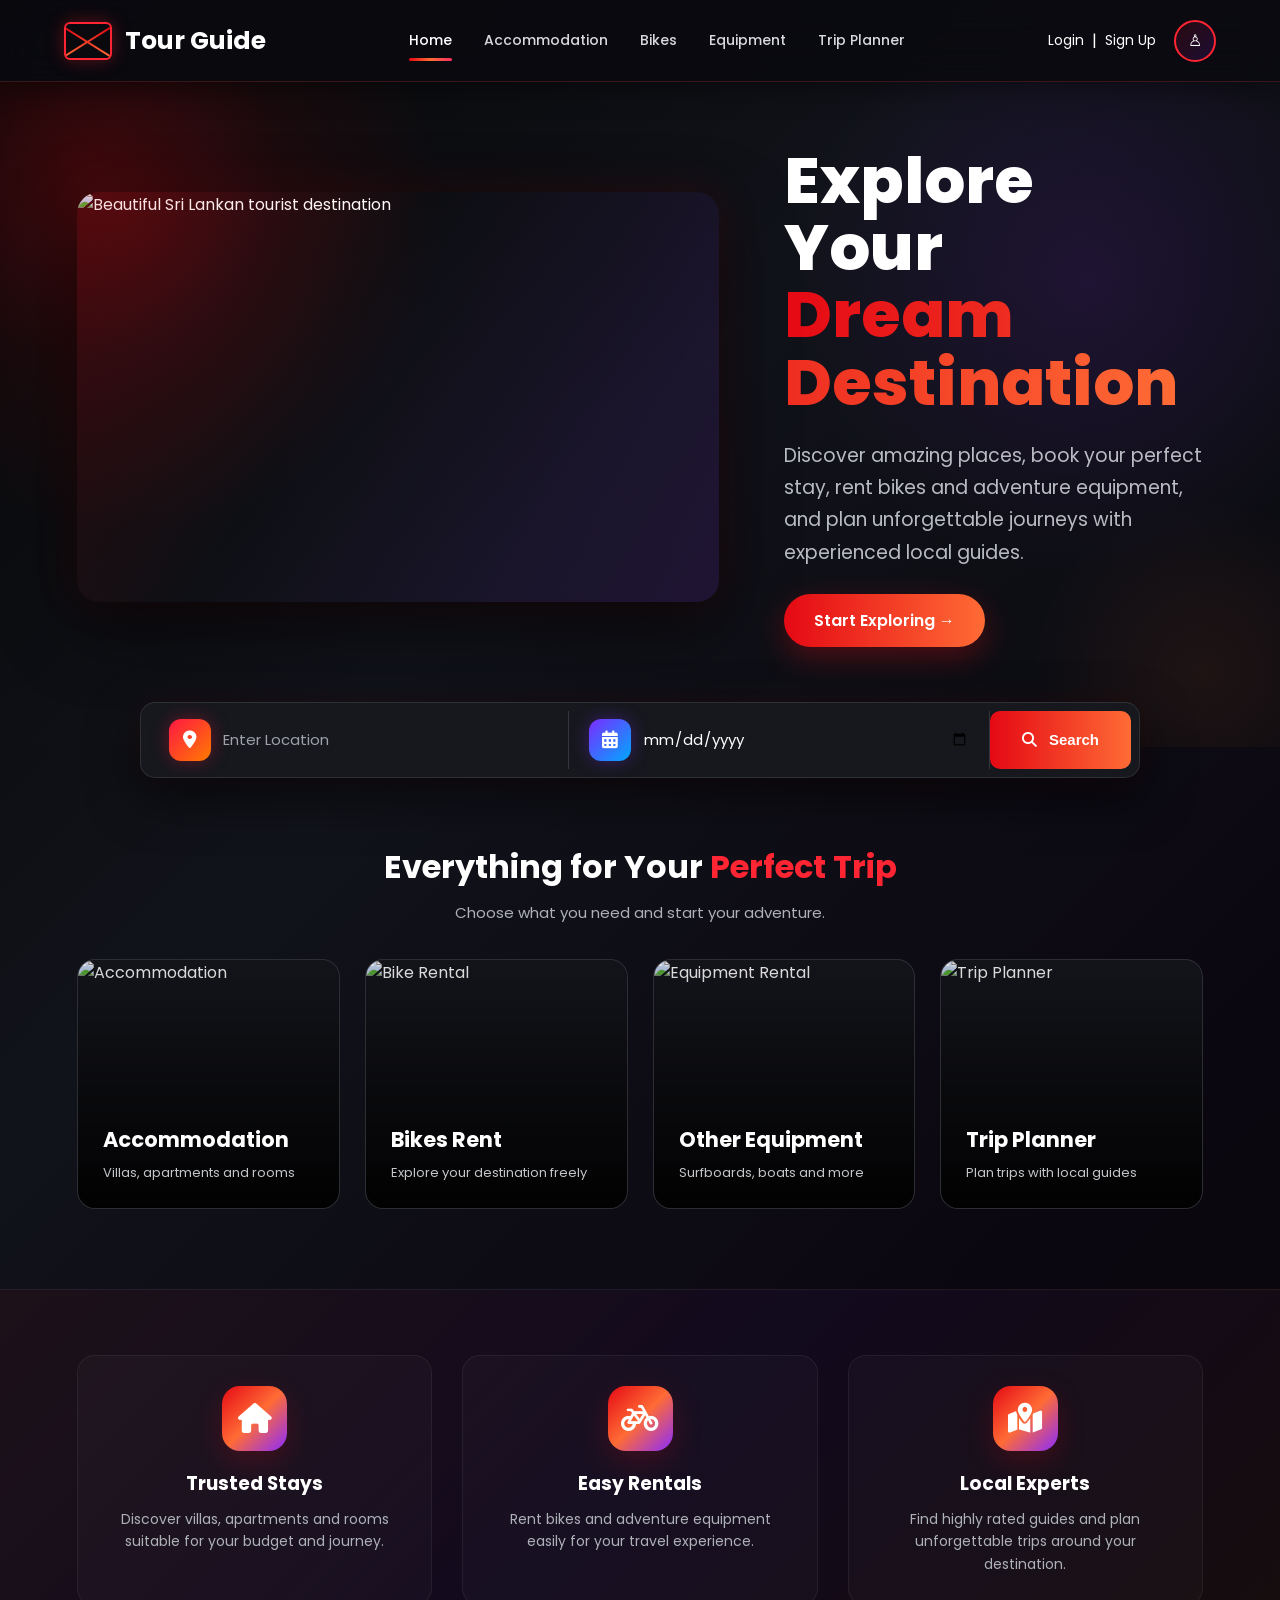
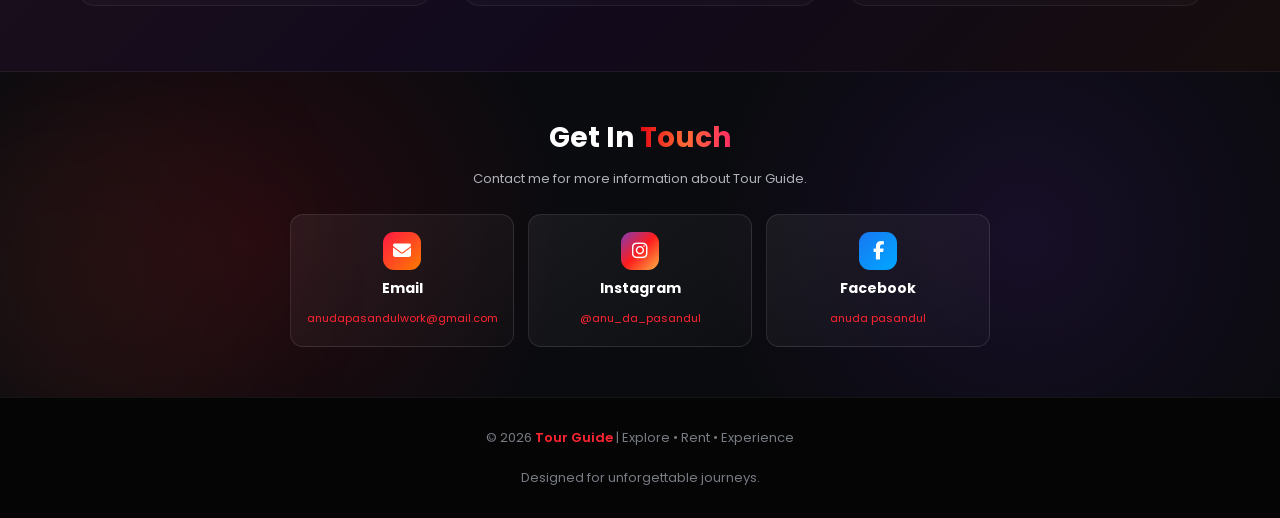
==== home.html.html @ e40e7672 "home page this is the website main home page" ====
<!DOCTYPE html>
<html lang="en">

<head>

    <meta charset="UTF-8">

    <meta name="viewport" content="width=device-width, initial-scale=1.0">

    <title>Tour Guide | Explore Your Dream Destination</title>

    <link
    rel="stylesheet"
    href="https://cdnjs.cloudflare.com/ajax/libs/font-awesome/6.5.2/css/all.min.css">
    
    <style>

        /* =========================================
           GOOGLE FONT
        ========================================= */

        @import url('https://fonts.googleapis.com/css2?family=Poppins:wght@300;400;500;600;700;800&display=swap');


        /* =========================================
           RESET
        ========================================= */

        * {
            margin: 0;
            padding: 0;
            box-sizing: border-box;
        }


        html {
            scroll-behavior: smooth;
        }


        body {

            font-family: 'Poppins', Arial, sans-serif;

            background:
                linear-gradient(
                    135deg,
                    #070707,
                    #11131a,
                    #0b0710,
                    #080808
                );

            color: white;

            overflow-x: hidden;

        }


        /* =========================================
           COLOR VARIABLES
        ========================================= */

        :root {

            --red: #e50914;
            --bright-red: #ff2532;
            --dark-red: #990810;

            --orange: #ff6b35;
            --pink: #ff2e63;
            --purple: #8b2cff;

            --black: #070707;
            --dark: #101116;
            --card: #15161d;

            --white: #ffffff;
            --gray: #aeb1b8;

        }


        /* =========================================
           SCROLLBAR
        ========================================= */

        ::-webkit-scrollbar {
            width: 10px;
        }


        ::-webkit-scrollbar-track {
            background: #090909;
        }


        ::-webkit-scrollbar-thumb {

            background:
                linear-gradient(
                    var(--red),
                    var(--orange)
                );

            border-radius: 10px;

        }


        /* =========================================
           HEADER
        ========================================= */

        header {

            height: 82px;

            display: flex;

            align-items: center;

            justify-content: space-between;

            padding: 0 5%;

            position: sticky;

            top: 0;

            z-index: 1000;

            background:
                rgba(10, 10, 15, 0.88);

            backdrop-filter:
                blur(18px);

            border-bottom:
                1px solid
                rgba(255, 70, 70, 0.2);

            box-shadow:
                0 5px 30px
                rgba(0, 0, 0, 0.45);

        }


        /* =========================================
           LOGO
        ========================================= */

        .logo {

            display: flex;

            align-items: center;

            gap: 13px;

            font-size: 25px;

            font-weight: 700;

            cursor: pointer;

            transition: 0.4s;

        }


        .logo:hover {

            transform:
                scale(1.04);

        }


        .logo-icon {

            width: 48px;

            height: 38px;

            border: 2px solid var(--bright-red);

            border-radius: 6px;

            position: relative;

            overflow: hidden;

            box-shadow:
                0 0 18px
                rgba(255, 37, 50, 0.35);

        }


        .logo-icon::before {

            content: "";

            position: absolute;

            width: 120%;

            height: 2px;

            background:
                linear-gradient(
                    90deg,
                    var(--red),
                    var(--orange)
                );

            top: 17px;

            left: -5px;

            transform:
                rotate(32deg);

        }


        .logo-icon::after {

            content: "";

            position: absolute;

            width: 120%;

            height: 2px;

            background:
                linear-gradient(
                    90deg,
                    var(--orange),
                    var(--red)
                );

            top: 17px;

            left: -5px;

            transform:
                rotate(-32deg);

        }


        /* =========================================
           NAVIGATION
        ========================================= */

        nav {

            display: flex;

            gap: 32px;

        }


        nav a {

            color: #d9d9dd;

            text-decoration: none;

            font-size: 14px;

            font-weight: 500;

            position: relative;

            transition: 0.3s;

        }


        nav a:hover {

            color: white;

        }


        nav a::after {

            content: "";

            position: absolute;

            width: 0;

            height: 3px;

            left: 0;

            bottom: -10px;

            border-radius: 10px;

            background:
                linear-gradient(
                    90deg,
                    var(--red),
                    var(--orange),
                    var(--pink)
                );

            transition: 0.4s;

        }


        nav a:hover::after,
        nav a.active::after {

            width: 100%;

        }


        nav a.active {

            color: white;

        }


        /* =========================================
           LOGIN
        ========================================= */

        .login-area {

            display: flex;

            align-items: center;

            gap: 8px;

        }


        .login-area a {

            color: white;

            text-decoration: none;

            font-size: 14px;

            transition: 0.3s;

        }


        .login-area a:hover {

            color: var(--bright-red);

        }


        .profile {

            width: 42px;

            height: 42px;

            margin-left: 10px;

            display: flex;

            justify-content: center;

            align-items: center;

            border-radius: 50%;

            border: 2px solid var(--bright-red);

            cursor: pointer;

            transition: 0.4s;

            background:
                linear-gradient(
                    135deg,
                    rgba(229,9,20,0.15),
                    rgba(139,44,255,0.15)
                );

        }


        .profile:hover {

            transform:
                rotate(360deg);

            background:
                linear-gradient(
                    135deg,
                    var(--red),
                    var(--orange)
                );

            box-shadow:
                0 0 25px
                rgba(229,9,20,0.5);

        }


        /* =========================================
           HERO
        ========================================= */

        .hero {

            min-height: 600px;

            padding:
                65px 6% 100px;

            display: flex;

            align-items: center;

            gap: 65px;

            position: relative;

            overflow: hidden;

            background:

                radial-gradient(
                    circle at 10% 20%,
                    rgba(229,9,20,0.16),
                    transparent 25%
                ),

                radial-gradient(
                    circle at 85% 30%,
                    rgba(139,44,255,0.12),
                    transparent 25%
                ),

                linear-gradient(
                    135deg,
                    #070707,
                    #11131a,
                    #0b0b10
                );

        }


        /* Floating Background Circles */

        .hero::before {

            content: "";

            position: absolute;

            width: 380px;

            height: 380px;

            border-radius: 50%;

            background:
                radial-gradient(
                    circle,
                    rgba(229,9,20,0.12),
                    transparent 70%
                );

            top: -100px;

            left: -100px;

            animation:
                floatGlow 8s ease-in-out infinite;

        }


        .hero::after {

            content: "";

            position: absolute;

            width: 350px;

            height: 350px;

            border-radius: 50%;

            background:
                radial-gradient(
                    circle,
                    rgba(255,107,53,0.08),
                    transparent 70%
                );

            right: -100px;

            bottom: -100px;

            animation:
                floatGlow 10s ease-in-out infinite reverse;

        }


        /* =========================================
           HERO IMAGE
        ========================================= */

        .hero-image {

            width: 57%;

            height: 410px;

            position: relative;

            z-index: 2;

            border-radius: 22px;

            overflow: hidden;

            animation:
                slideFromLeft 1s ease;

            box-shadow:

                0 25px 70px
                rgba(0,0,0,0.65),

                0 0 45px
                rgba(229,9,20,0.12);

        }


        .hero-image::before {

            content: "";

            position: absolute;

            inset: 0;

            z-index: 1;

            background:

                linear-gradient(
                    120deg,
                    rgba(229,9,20,0.15),
                    transparent 40%,
                    rgba(139,44,255,0.12)
                );

        }


        .hero-image img {

            width: 100%;

            height: 100%;

            object-fit: cover;

            display: block;

            transition: 1s;

            animation:
                imageZoom 12s ease-in-out infinite alternate;

        }


        .hero-image:hover img {

            transform:
                scale(1.1);

        }


        /* =========================================
           HERO TEXT
        ========================================= */

        .hero-text {

            flex: 1;

            z-index: 2;

            animation:
                slideFromRight 1s ease;

        }


        .hero-text h1 {

            font-size:
                clamp(43px, 5vw, 68px);

            line-height: 1.05;

            margin-bottom: 24px;

            font-weight: 800;

        }


        .hero-text h1 span {

            background:

                linear-gradient(
                    90deg,
                    var(--red),
                    var(--orange),
                    var(--pink),
                    var(--purple)
                );

            background-size: 300%;

            -webkit-background-clip: text;

            -webkit-text-fill-color: transparent;

            animation:
                gradientMove 6s linear infinite;

        }


        .hero-text p {

            font-size: 19px;

            line-height: 1.7;

            color: #b8bbc2;

            max-width: 480px;

            margin-bottom: 25px;

        }


        .explore-btn {

            display: inline-block;

            padding: 14px 30px;

            border-radius: 30px;

            border: none;

            color: white;

            text-decoration: none;

            font-weight: 600;

            cursor: pointer;

            background:

                linear-gradient(
                    90deg,
                    var(--red),
                    var(--orange),
                    var(--pink)
                );

            background-size: 200%;

            animation:
                gradientMove 4s linear infinite;

            box-shadow:
                0 10px 30px
                rgba(229,9,20,0.3);

            transition: 0.4s;

        }


        .explore-btn:hover {

            transform:
                translateY(-4px) scale(1.04);

            box-shadow:
                0 15px 40px
                rgba(229,9,20,0.5);

        }


        /* =========================================
           SEARCH AREA
        ========================================= */

        .search-wrapper {

            width: 88%;

            max-width: 1000px;

            margin:
                -45px auto 55px;

            position: relative;

            z-index: 10;

            animation:
                fadeUp 1.2s ease;

        }


        .search-box {

            display: flex;

            align-items: center;

            background:
                rgba(23,25,31,0.96);

            backdrop-filter:
                blur(15px);

            border:
                1px solid
                rgba(255,255,255,0.1);

            border-radius: 15px;

            padding: 8px;

            box-shadow:

                0 18px 50px
                rgba(0,0,0,0.6),

                0 0 30px
                rgba(229,9,20,0.08);

        }


        .search-item {

            flex: 1;

            display: flex;

            align-items: center;

            gap: 12px;

            height: 58px;

            padding: 0 20px;

            border-right:
                1px solid #34363d;

        }


        .search-icon {

            font-size: 20px;

        }


        .search-item input {

            width: 100%;

            background: transparent;

            border: none;

            outline: none;

            color: white;

            font-family: inherit;

            font-size: 15px;

        }


        .search-item input::placeholder {

            color: #9ea1a8;

        }


        .search-button {

            height: 58px;

            padding: 0 32px;

            border: none;

            border-radius: 10px;

            color: white;

            font-size: 15px;

            font-weight: 600;

            cursor: pointer;

            background:

                linear-gradient(
                    90deg,
                    var(--red),
                    var(--orange),
                    var(--pink)
                );

            background-size: 200%;

            transition: 0.3s;

            animation:
                gradientMove 4s linear infinite;

        }


        .search-button:hover {

            transform:
                scale(1.04);

            box-shadow:
                0 0 25px
                rgba(229,9,20,0.45);

        }


        /* =========================================
           SERVICES
        ========================================= */

        .services {

            padding:
                10px 6% 80px;

        }


        .section-heading {

            text-align: center;

            margin-bottom: 35px;

            animation:
                fadeUp 1s ease;

        }


        .section-heading h2 {

            font-size: 32px;

            margin-bottom: 10px;

        }


        .section-heading h2 span {

            color: var(--bright-red);

        }


        .section-heading p {

            color: var(--gray);

            font-size: 15px;

        }


        .service-grid {

            display: grid;

            grid-template-columns:
                repeat(4, 1fr);

            gap: 25px;

        }


        .service-card {

            height: 250px;

            position: relative;

            overflow: hidden;

            border-radius: 18px;

            cursor: pointer;

            border:
                1px solid
                rgba(255,255,255,0.1);

            background:
                var(--card);

            transition:
                0.5s;

            animation:
                fadeUp 1s ease;

        }


        .service-card:nth-child(2) {
            animation-delay: 0.15s;
        }

        .service-card:nth-child(3) {
            animation-delay: 0.3s;
        }

        .service-card:nth-child(4) {
            animation-delay: 0.45s;
        }


        .service-card:hover {

            transform:
                translateY(-12px) scale(1.02);

            border-color:
                rgba(255,50,60,0.6);

            box-shadow:

                0 25px 45px
                rgba(0,0,0,0.6),

                0 0 35px
                rgba(229,9,20,0.15);

        }


        .service-card img {

            width: 100%;

            height: 100%;

            object-fit: cover;

            transition: 0.7s;

        }


        .service-card:hover img {

            transform:
                scale(1.15);

        }


        .service-card::after {

            content: "";

            position: absolute;

            inset: 0;

            background:

                linear-gradient(
                    to top,
                    rgba(0,0,0,0.95),
                    rgba(0,0,0,0.1)
                );

        }


        .service-content {

            position: absolute;

            left: 0;

            bottom: 0;

            width: 100%;

            padding: 25px;

            z-index: 2;

        }


        .service-content h2 {

            font-size: 21px;

            margin-bottom: 8px;

        }


        .service-content p {

            font-size: 13px;

            color: #c4c6ca;

        }


        .service-arrow {

            position: absolute;

            top: 18px;

            right: 18px;

            z-index: 3;

            width: 40px;

            height: 40px;

            display: flex;

            align-items: center;

            justify-content: center;

            border-radius: 50%;

            background:

                linear-gradient(
                    135deg,
                    var(--red),
                    var(--orange)
                );

            opacity: 0;

            transform:
                translateX(-15px);

            transition: 0.4s;

            font-size: 20px;

        }


        .service-card:hover .service-arrow {

            opacity: 1;

            transform:
                translateX(0);

        }


        /* =========================================
           FEATURES
        ========================================= */

        .features {

            padding:
                65px 6%;

            background:

                linear-gradient(
                    135deg,
                    rgba(229,9,20,0.06),
                    rgba(139,44,255,0.05),
                    rgba(255,107,53,0.05)
                );

            border-top:
                1px solid rgba(255,255,255,0.06);

            border-bottom:
                1px solid rgba(255,255,255,0.06);

        }


        .feature-grid {

            display: grid;

            grid-template-columns:
                repeat(3, 1fr);

            gap: 30px;

        }


        .feature {

            text-align: center;

            padding: 30px;

            border-radius: 18px;

            background:
                rgba(255,255,255,0.025);

            border:
                1px solid rgba(255,255,255,0.06);

            transition: 0.4s;

        }


        .feature:hover {

            transform:
                translateY(-8px);

            background:
                rgba(229,9,20,0.07);

        }


        .feature-icon {

            width: 65px;

            height: 65px;

            margin:
                0 auto 18px;

            border-radius: 18px;

            display: flex;

            align-items: center;

            justify-content: center;

            font-size: 30px;

            background:

                linear-gradient(
                    135deg,
                    var(--red),
                    var(--orange),
                    var(--purple)
                );

            box-shadow:
                0 10px 30px
                rgba(229,9,20,0.2);

        }


        .feature h3 {

            margin-bottom: 10px;

        }


        .feature p {

            color: var(--gray);

            font-size: 14px;

            line-height: 1.6;

        }


        /* =========================================
           CONTACT SECTION
        ========================================= */

        .contact-section {

            padding:
                80px 6%;

            position: relative;

            overflow: hidden;

            background:

                radial-gradient(
                    circle at 20% 50%,
                    rgba(229,9,20,0.12),
                    transparent 30%
                ),

                radial-gradient(
                    circle at 80% 50%,
                    rgba(139,44,255,0.1),
                    transparent 30%
                ),

                #0a0b0f;

        }


        .contact-section::before {

            content: "";

            position: absolute;

            width: 350px;

            height: 350px;

            border-radius: 50%;

            background:
                rgba(255,107,53,0.06);

            filter:
                blur(70px);

            left: -100px;

            top: 30px;

        }


        .contact-title {

            text-align: center;

            position: relative;

            z-index: 2;

            margin-bottom: 40px;

        }


        .contact-title h2 {

            font-size: 34px;

            margin-bottom: 10px;

        }


        .contact-title span {

            background:

                linear-gradient(
                    90deg,
                    var(--red),
                    var(--orange),
                    var(--pink)
                );

            -webkit-background-clip: text;

            -webkit-text-fill-color: transparent;

        }


        .contact-title p {

            color: var(--gray);

        }


        .contact-grid {

            max-width: 950px;

            margin: auto;

            display: grid;

            grid-template-columns:
                repeat(3, 1fr);

            gap: 25px;

            position: relative;

            z-index: 2;

        }


        .contact-card {

            padding: 30px 20px;

            text-align: center;

            border-radius: 20px;

            background:

                linear-gradient(
                    145deg,
                    rgba(255,255,255,0.06),
                    rgba(255,255,255,0.02)
                );

            border:
                1px solid rgba(255,255,255,0.1);

            transition: 0.4s;

        }


        .contact-card:hover {

            transform:
                translateY(-10px);

            border-color:
                rgba(255,45,55,0.6);

            box-shadow:
                0 20px 40px
                rgba(0,0,0,0.4);

        }


        .contact-card .contact-icon {

            font-size: 36px;

            margin-bottom: 15px;

        }


        .contact-card h3 {

            margin-bottom: 10px;

        }


        .contact-card a {

            color: var(--bright-red);

            text-decoration: none;

            font-size: 14px;

            word-break: break-word;

            transition: 0.3s;

        }


        .contact-card a:hover {

            color: var(--orange);

        }


        /* =========================================
           FOOTER
        ========================================= */

        footer {

            padding: 30px;

            text-align: center;

            color: #777b83;

            background: #050505;

            border-top:
                1px solid rgba(255,255,255,0.06);

            font-size: 13px;

        }


        footer span {

            color: var(--bright-red);

            font-weight: 600;

        }


        /* =========================================
           ANIMATIONS
        ========================================= */

        @keyframes gradientMove {

            0% {
                background-position: 0% 50%;
            }

            100% {
                background-position: 200% 50%;
            }

        }


        @keyframes slideFromLeft {

            from {

                opacity: 0;

                transform:
                    translateX(-70px);

            }

            to {

                opacity: 1;

                transform:
                    translateX(0);

            }

        }


        @keyframes slideFromRight {

            from {

                opacity: 0;

                transform:
                    translateX(70px);

            }

            to {

                opacity: 1;

                transform:
                    translateX(0);

            }

        }


        @keyframes fadeUp {

            from {

                opacity: 0;

                transform:
                    translateY(40px);

            }

            to {

                opacity: 1;

                transform:
                    translateY(0);

            }

        }


        @keyframes imageZoom {

            from {
                transform: scale(1);
            }

            to {
                transform: scale(1.08);
            }

        }


        @keyframes floatGlow {

            0%,
            100% {

                transform:
                    translate(0, 0);

            }

            50% {

                transform:
                    translate(40px, 30px);

            }

        }


        /* =========================================
           TABLET
        ========================================= */

        @media (max-width: 1050px) {

            nav {
                gap: 18px;
            }


            .hero {

                gap: 35px;

            }


            .hero-image {

                width: 54%;

            }


            .service-grid {

                grid-template-columns:
                    repeat(2, 1fr);

            }


            .contact-grid {

                grid-template-columns:
                    repeat(3, 1fr);

            }

        }


        /* =========================================
           MOBILE
        ========================================= */

        @media (max-width: 800px) {

            header {

                height: auto;

                padding:
                    15px 5%;

                flex-wrap: wrap;

                gap: 15px;

            }


            nav {

                width: 100%;

                order: 3;

                justify-content: center;

                flex-wrap: wrap;

            }


            .hero {

                flex-direction: column;

                min-height: auto;

                padding:
                    45px 6% 75px;

            }


            .hero-image {

                width: 100%;

                height: 360px;

            }


            .hero-text {

                text-align: center;

            }


            .hero-text p {

                margin:
                    0 auto 25px;

            }


            .search-wrapper {

                margin:
                    -25px auto 50px;

            }


            .feature-grid {

                grid-template-columns:
                    1fr;

            }


            .contact-grid {

                grid-template-columns:
                    1fr;

            }

        }


        @media (max-width: 600px) {

            .logo {

                font-size: 20px;

            }


            .login-area {

                display: none;

            }


            .hero-image {

                height: 260px;

            }


            .hero-text h1 {

                font-size: 40px;

            }


            .hero-text p {

                font-size: 16px;

            }


            .search-box {

                flex-direction: column;

                padding: 8px;

            }


            .search-item {

                width: 100%;

                border-right: none;

                border-bottom:
                    1px solid #30333a;

            }


            .search-button {

                width: 100%;

            }


            .service-grid {

                grid-template-columns:
                    1fr;

            }


            .service-card {

                height: 240px;

            }

        }


/* =========================================
   ENHANCED COLORFUL ICONS
========================================= */

.service-card {
    position: relative;
    overflow: hidden;
}

.service-overlay {
    position: absolute;
    inset: 0;
    z-index: 1;
    background: linear-gradient(
        to top,
        rgba(0,0,0,0.95) 5%,
        rgba(0,0,0,0.45) 52%,
        rgba(0,0,0,0.08)
    );
    transition: 0.5s;
}

.service-card:hover .service-overlay {
    background: linear-gradient(
        to top,
        rgba(0,0,0,0.97),
        rgba(100,0,30,0.38),
        rgba(0,0,0,0.08)
    );
}

.animated-icon {
    position: absolute;
    top: 22px;
    left: 22px;
    width: 62px;
    height: 62px;
    border-radius: 19px;
    display: flex;
    align-items: center;
    justify-content: center;
    z-index: 5;
    font-size: 27px;
    color: #fff;
    backdrop-filter: blur(10px);
    border: 1px solid rgba(255,255,255,0.35);
    box-shadow: 0 10px 30px rgba(0,0,0,0.42);
    animation: floatingIcon 3s ease-in-out infinite;
    transition: 0.4s;
}

.accommodation-card .animated-icon {
    background: linear-gradient(135deg,#ff7b00,#ff1744,#ff006e);
    box-shadow: 0 0 30px rgba(255,23,68,0.45);
}

.bike-card .animated-icon {
    background: linear-gradient(135deg,#00c6ff,#0072ff,#6a00ff);
    box-shadow: 0 0 30px rgba(0,114,255,0.45);
}

.equipment-card .animated-icon {
    background: linear-gradient(135deg,#00e676,#00bcd4,#0077ff);
    box-shadow: 0 0 30px rgba(0,230,118,0.4);
}

.planner-card .animated-icon {
    background: linear-gradient(135deg,#ffb300,#ff5722,#e91e63);
    box-shadow: 0 0 30px rgba(255,87,34,0.45);
}

@keyframes floatingIcon {
    0%,100% { transform: translateY(0) rotate(0deg); }
    50% { transform: translateY(-8px) rotate(3deg); }
}

.service-card:hover .animated-icon {
    transform: scale(1.15) rotate(-8deg);
    border-radius: 50%;
}

.service-content {
    z-index: 6;
    transition: 0.4s;
}

.service-card:hover .service-content {
    transform: translateY(-5px);
}

.service-arrow {
    z-index: 7;
}

.service-arrow i {
    transition: 0.4s;
}

.service-card:hover .service-arrow i {
    transform: rotate(360deg);
}

/* Search icons */
.search-icon {
    width: 42px;
    height: 42px;
    min-width: 42px;
    border-radius: 12px;
    display: flex;
    align-items: center;
    justify-content: center;
    color: white;
    font-size: 18px;
    transition: 0.4s;
}

.location-icon {
    background: linear-gradient(135deg,#ff1744,#ff7b00);
    box-shadow: 0 0 18px rgba(255,23,68,0.35);
    animation: locationPulse 2s infinite;
}

.calendar-icon {
    background: linear-gradient(135deg,#7b2cff,#00a8ff);
    box-shadow: 0 0 18px rgba(123,44,255,0.35);
}

@keyframes locationPulse {
    0%,100% {
        transform: scale(1);
        box-shadow: 0 0 0 rgba(255,23,68,0);
    }
    50% {
        transform: scale(1.08);
        box-shadow: 0 0 25px rgba(255,23,68,0.55);
    }
}

.search-button i {
    margin-right: 8px;
    transition: 0.3s;
}

.search-button:hover i {
    transform: rotate(-15deg) scale(1.2);
}

/* Feature icon animation */
.feature-icon i {
    transition: 0.4s;
}

.feature:hover .feature-icon i {
    transform: scale(1.15) rotate(-8deg);
}

/* Compact contact section */
.contact-section {
    padding: 45px 6% 50px;
}

.contact-title {
    margin-bottom: 25px;
}

.contact-title h2 {
    font-size: 28px;
}

.contact-title p {
    font-size: 13px;
}

.contact-grid {
    max-width: 700px;
    gap: 14px;
}

.contact-card {
    min-height: 110px;
    padding: 17px 14px;
    border-radius: 13px;
}

.contact-card .contact-icon {
    width: 38px;
    height: 38px;
    margin: 0 auto 8px;
    border-radius: 11px;
    display: flex;
    align-items: center;
    justify-content: center;
    font-size: 18px;
    color: white;
    transition: 0.4s;
}

.email-contact-icon {
    background: linear-gradient(135deg,#ff1744,#ff7b00);
    animation: contactFloat 3s infinite ease-in-out;
}

.instagram-contact-icon {
    background: linear-gradient(135deg,#833ab4,#fd1d1d,#fcb045);
    animation: contactFloat 3s infinite ease-in-out 0.4s;
}

.facebook-contact-icon {
    background: linear-gradient(135deg,#1877f2,#00a8ff);
    animation: contactFloat 3s infinite ease-in-out 0.8s;
}

.contact-card:hover .contact-icon {
    transform: translateY(-4px) scale(1.1) rotate(-5deg);
}

@keyframes contactFloat {
    0%,100% { transform: translateY(0); }
    50% { transform: translateY(-4px); }
}

.contact-card h3 {
    font-size: 14px;
    margin-bottom: 5px;
}

.contact-card a {
    font-size: 11px;
}

/* Mobile */
@media (max-width: 800px) {
    .contact-grid {
        max-width: 500px;
    }
}

@media (max-width: 600px) {
    .animated-icon {
        width: 56px;
        height: 56px;
        font-size: 24px;
    }

    .contact-section {
        padding: 40px 6% 45px;
    }
}

    </style>

</head>


<body>


    <!-- =========================================
         HEADER
    ========================================== -->

    <header>


        <div
            class="logo"
            onclick="window.location.href='index.html'"
        >

            <div class="logo-icon"></div>

            <span>
                Tour Guide
            </span>

        </div>


        <nav>

            <a
                href="index.html"
                class="active"
            >
                Home
            </a>

            <a href="accommodation.html">
                Accommodation
            </a>

            <a href="bikes.html">
                Bikes
            </a>

            <a href="equipment.html">
                Equipment
            </a>

            <a href="trip-planner.html">
                Trip Planner
            </a>

        </nav>


        <div class="login-area">

            <a href="login.html">
                Login
            </a>

            <span>|</span>

            <a href="signup.html">
                Sign Up
            </a>

            <div
                class="profile"
                onclick="window.location.href='login.html'"
            >
                ♙
            </div>

        </div>


    </header>



    <!-- =========================================
         HERO SECTION
    ========================================== -->

    <section class="hero">


        <div class="hero-image">

            <img
                src="images/hero-banner.jpg"
                alt="Beautiful Sri Lankan tourist destination"
            >

        </div>


        <div class="hero-text">

            <h1>

                Explore Your
                <br>

                <span>
                    Dream Destination
                </span>

            </h1>


            <p>

                Discover amazing places, book your perfect stay,
                rent bikes and adventure equipment, and plan
                unforgettable journeys with experienced local guides.

            </p>


            <a
                href="#services"
                class="explore-btn"
            >
                Start Exploring →
            </a>

        </div>


    </section>



    <!-- =========================================
         SEARCH SECTION
    ========================================== -->

    <div class="search-wrapper">


        <div class="search-box">


            <div class="search-item">

                <span class="search-icon location-icon">
                    <i class="fa-solid fa-location-dot"></i>
                </span>

                <input
                    type="text"
                    id="location"
                    placeholder="Enter Location"
                >

            </div>



            <div class="search-item">

                <span class="search-icon calendar-icon">
                    <i class="fa-solid fa-calendar-days"></i>
                </span>

                <input
                    type="date"
                    id="travelDate"
                >

            </div>



            <button
                class="search-button"
                onclick="performSearch()"
            >
                <i class="fa-solid fa-magnifying-glass"></i> Search
            </button>


        </div>


    </div>



    <!-- =========================================
         SERVICES
    ========================================== -->

    <section
        class="services"
        id="services"
    >


        <div class="section-heading">

            <h2>
                Everything for Your
                <span>
                    Perfect Trip
                </span>
            </h2>

            <p>
                Choose what you need and start your adventure.
            </p>

        </div>



        <div class="service-grid">


            <!-- Accommodation -->

            <div
                class="service-card"
                onclick="
                    window.location.href='accommodation.html'
                "
            >

                <img
                    src="images/accommodation.jpg"
                    alt="Accommodation"
                >


                <div class="service-content">

                    <h2>
                        Accommodation
                    </h2>

                    <p>
                        Villas, apartments and rooms
                    </p>

                </div>


                <div class="service-arrow">
                    <i class="fa-solid fa-arrow-right"></i>
                </div>

            </div>



            <!-- Bikes -->

            <div
                class="service-card"
                onclick="
                    window.location.href='bikes.html'
                "
            >

                <img
                    src="images/bikes.jpg"
                    alt="Bike Rental"
                >


                <div class="service-content">

                    <h2>
                        Bikes Rent
                    </h2>

                    <p>
                        Explore your destination freely
                    </p>

                </div>


                <div class="service-arrow">
                    <i class="fa-solid fa-arrow-right"></i>
                </div>

            </div>



            <!-- Equipment -->

            <div
                class="service-card"
                onclick="
                    window.location.href='equipment.html'
                "
            >

                <img
                    src="images/equipment.jpg"
                    alt="Equipment Rental"
                >


                <div class="service-content">

                    <h2>
                        Other Equipment
                    </h2>

                    <p>
                        Surfboards, boats and more
                    </p>

                </div>


                <div class="service-arrow">
                    <i class="fa-solid fa-arrow-right"></i>
                </div>

            </div>



            <!-- Trip Planner -->

            <div
                class="service-card"
                onclick="
                    window.location.href='trip-planner.html'
                "
            >

                <img
                    src="images/trip-planner.jpg"
                    alt="Trip Planner"
                >


                <div class="service-content">

                    <h2>
                        Trip Planner
                    </h2>

                    <p>
                        Plan trips with local guides
                    </p>

                </div>


                <div class="service-arrow">
                    <i class="fa-solid fa-arrow-right"></i>
                </div>

            </div>


        </div>


    </section>



    <!-- =========================================
         FEATURES
    ========================================== -->

    <section class="features">


        <div class="feature-grid">


            <div class="feature">

                <div class="feature-icon"><i class="fa-solid fa-house"></i></div>

                <h3>
                    Trusted Stays
                </h3>

                <p>
                    Discover villas, apartments and rooms
                    suitable for your budget and journey.
                </p>

            </div>



            <div class="feature">

                <div class="feature-icon"><i class="fa-solid fa-bicycle"></i></div>

                <h3>
                    Easy Rentals
                </h3>

                <p>
                    Rent bikes and adventure equipment
                    easily for your travel experience.
                </p>

            </div>



            <div class="feature">

                <div class="feature-icon"><i class="fa-solid fa-map-location-dot"></i></div>

                <h3>
                    Local Experts
                </h3>

                <p>
                    Find highly rated guides and plan
                    unforgettable trips around your destination.
                </p>

            </div>


        </div>


    </section>



    <!-- =========================================
         CONTACT
    ========================================== -->

    <section class="contact-section">


        <div class="contact-title">

            <h2>
                Get In <span>Touch</span>
            </h2>

            <p>
                Contact me for more information about Tour Guide.
            </p>

        </div>


        <div class="contact-grid">


            <!-- EMAIL -->

            <div class="contact-card">

                <div class="contact-icon email-contact-icon"><i class="fa-solid fa-envelope"></i></div>

                <h3>
                    Email
                </h3>

                <a href="mailto:anudapasandulwork@gmail.com">
                    anudapasandulwork@gmail.com
                </a>

            </div>



            <!-- INSTAGRAM -->

            <div class="contact-card">

                <div class="contact-icon instagram-contact-icon"><i class="fa-brands fa-instagram"></i></div>

                <h3>
                    Instagram
                </h3>

                <a
                    href="https://www.instagram.com/anu_da_pasandul/"
                    target="_blank"
                >
                    @anu_da_pasandul
                </a>

            </div>



            <!-- FACEBOOK -->

            <div class="contact-card">

                <div class="contact-icon facebook-contact-icon"><i class="fa-brands fa-facebook-f"></i></div>

                <h3>
                    Facebook
                </h3>

                <a
                    href="#"
                    onclick="alert('Facebook: anuda pasandul')"
                >
                    anuda pasandul
                </a>

            </div>


        </div>


    </section>



    <!-- =========================================
         FOOTER
    ========================================== -->

    <footer>

        © 2026

        <span>
            Tour Guide
        </span>

        | Explore • Rent • Experience

        <br><br>

        Designed for unforgettable journeys.

    </footer>



    <!-- =========================================
         JAVASCRIPT
    ========================================== -->

    <script>


        function performSearch() {

            const location =

                document
                    .getElementById("location")
                    .value
                    .trim();


            const date =

                document
                    .getElementById("travelDate")
                    .value;


            if (location === "") {

                alert(
                    "Please enter your destination."
                );

                return;

            }


            if (date === "") {

                alert(
                    "Please select your travel date."
                );

                return;

            }


            window.location.href =
                "accommodation.html?location="
                + encodeURIComponent(location)
                + "&date="
                + encodeURIComponent(date);

        }


        /* Smooth card animation on page load */

        window.addEventListener(
            "load",
            function () {

                document.body.style.opacity = "1";

            }
        );


    </script>


</body>

</html>
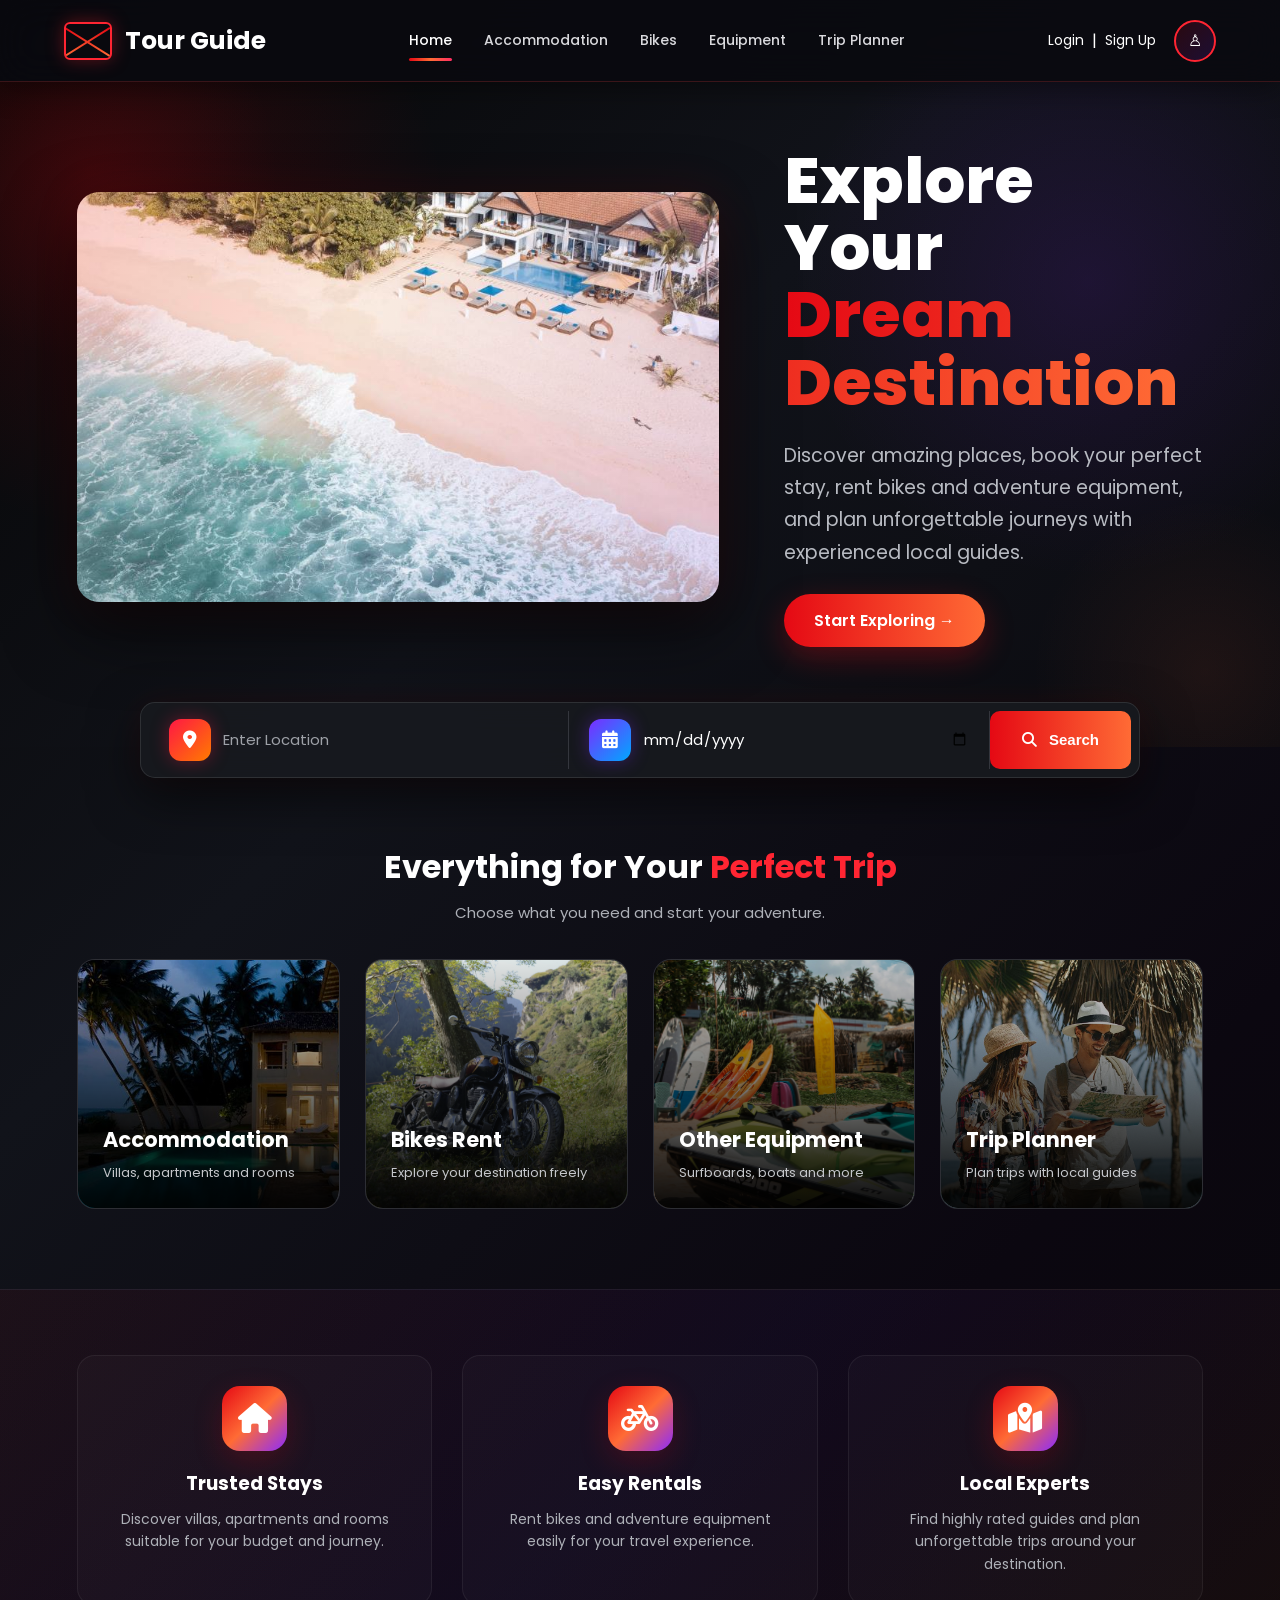
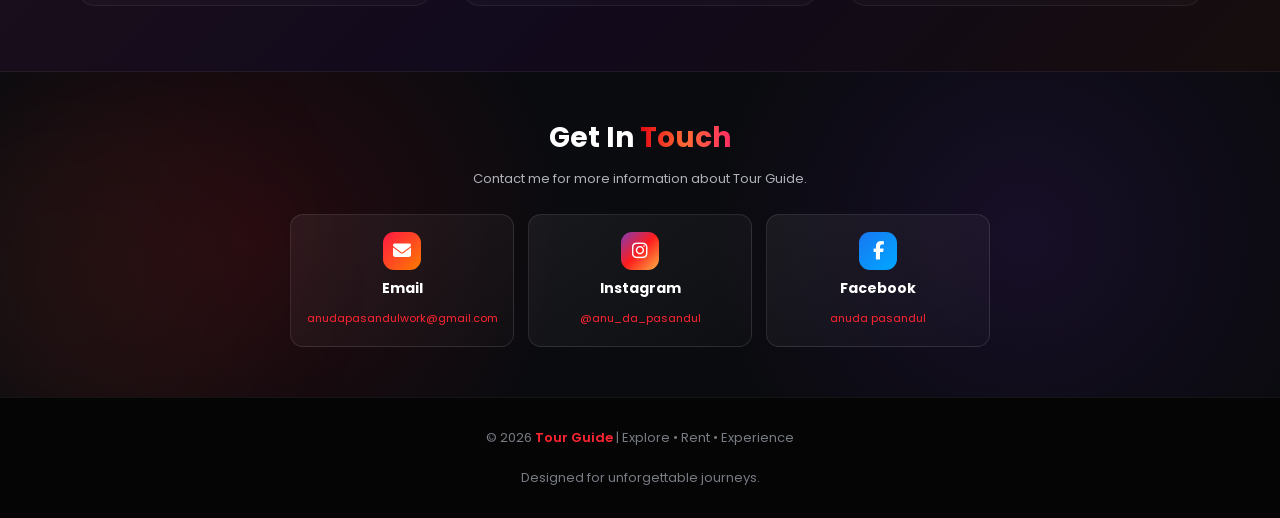
==== commit 943267c0: "Add files via upload" ====
--- a/home.html.html
+++ b/home.html.html
@@ -1,2700 +1,2700 @@
-<!DOCTYPE html>
-<html lang="en">
-
-<head>
-
-    <meta charset="UTF-8">
-
-    <meta name="viewport" content="width=device-width, initial-scale=1.0">
-
-    <title>Tour Guide | Explore Your Dream Destination</title>
-
-    <link
-    rel="stylesheet"
-    href="https://cdnjs.cloudflare.com/ajax/libs/font-awesome/6.5.2/css/all.min.css">
-    
-    <style>
-
-        /* =========================================
-           GOOGLE FONT
-        ========================================= */
-
-        @import url('https://fonts.googleapis.com/css2?family=Poppins:wght@300;400;500;600;700;800&display=swap');
-
-
-        /* =========================================
-           RESET
-        ========================================= */
-
-        * {
-            margin: 0;
-            padding: 0;
-            box-sizing: border-box;
-        }
-
-
-        html {
-            scroll-behavior: smooth;
-        }
-
-
-        body {
-
-            font-family: 'Poppins', Arial, sans-serif;
-
-            background:
-                linear-gradient(
-                    135deg,
-                    #070707,
-                    #11131a,
-                    #0b0710,
-                    #080808
-                );
-
-            color: white;
-
-            overflow-x: hidden;
-
-        }
-
-
-        /* =========================================
-           COLOR VARIABLES
-        ========================================= */
-
-        :root {
-
-            --red: #e50914;
-            --bright-red: #ff2532;
-            --dark-red: #990810;
-
-            --orange: #ff6b35;
-            --pink: #ff2e63;
-            --purple: #8b2cff;
-
-            --black: #070707;
-            --dark: #101116;
-            --card: #15161d;
-
-            --white: #ffffff;
-            --gray: #aeb1b8;
-
-        }
-
-
-        /* =========================================
-           SCROLLBAR
-        ========================================= */
-
-        ::-webkit-scrollbar {
-            width: 10px;
-        }
-
-
-        ::-webkit-scrollbar-track {
-            background: #090909;
-        }
-
-
-        ::-webkit-scrollbar-thumb {
-
-            background:
-                linear-gradient(
-                    var(--red),
-                    var(--orange)
-                );
-
-            border-radius: 10px;
-
-        }
-
-
-        /* =========================================
-           HEADER
-        ========================================= */
-
-        header {
-
-            height: 82px;
-
-            display: flex;
-
-            align-items: center;
-
-            justify-content: space-between;
-
-            padding: 0 5%;
-
-            position: sticky;
-
-            top: 0;
-
-            z-index: 1000;
-
-            background:
-                rgba(10, 10, 15, 0.88);
-
-            backdrop-filter:
-                blur(18px);
-
-            border-bottom:
-                1px solid
-                rgba(255, 70, 70, 0.2);
-
-            box-shadow:
-                0 5px 30px
-                rgba(0, 0, 0, 0.45);
-
-        }
-
-
-        /* =========================================
-           LOGO
-        ========================================= */
-
-        .logo {
-
-            display: flex;
-
-            align-items: center;
-
-            gap: 13px;
-
-            font-size: 25px;
-
-            font-weight: 700;
-
-            cursor: pointer;
-
-            transition: 0.4s;
-
-        }
-
-
-        .logo:hover {
-
-            transform:
-                scale(1.04);
-
-        }
-
-
-        .logo-icon {
-
-            width: 48px;
-
-            height: 38px;
-
-            border: 2px solid var(--bright-red);
-
-            border-radius: 6px;
-
-            position: relative;
-
-            overflow: hidden;
-
-            box-shadow:
-                0 0 18px
-                rgba(255, 37, 50, 0.35);
-
-        }
-
-
-        .logo-icon::before {
-
-            content: "";
-
-            position: absolute;
-
-            width: 120%;
-
-            height: 2px;
-
-            background:
-                linear-gradient(
-                    90deg,
-                    var(--red),
-                    var(--orange)
-                );
-
-            top: 17px;
-
-            left: -5px;
-
-            transform:
-                rotate(32deg);
-
-        }
-
-
-        .logo-icon::after {
-
-            content: "";
-
-            position: absolute;
-
-            width: 120%;
-
-            height: 2px;
-
-            background:
-                linear-gradient(
-                    90deg,
-                    var(--orange),
-                    var(--red)
-                );
-
-            top: 17px;
-
-            left: -5px;
-
-            transform:
-                rotate(-32deg);
-
-        }
-
-
-        /* =========================================
-           NAVIGATION
-        ========================================= */
-
-        nav {
-
-            display: flex;
-
-            gap: 32px;
-
-        }
-
-
-        nav a {
-
-            color: #d9d9dd;
-
-            text-decoration: none;
-
-            font-size: 14px;
-
-            font-weight: 500;
-
-            position: relative;
-
-            transition: 0.3s;
-
-        }
-
-
-        nav a:hover {
-
-            color: white;
-
-        }
-
-
-        nav a::after {
-
-            content: "";
-
-            position: absolute;
-
-            width: 0;
-
-            height: 3px;
-
-            left: 0;
-
-            bottom: -10px;
-
-            border-radius: 10px;
-
-            background:
-                linear-gradient(
-                    90deg,
-                    var(--red),
-                    var(--orange),
-                    var(--pink)
-                );
-
-            transition: 0.4s;
-
-        }
-
-
-        nav a:hover::after,
-        nav a.active::after {
-
-            width: 100%;
-
-        }
-
-
-        nav a.active {
-
-            color: white;
-
-        }
-
-
-        /* =========================================
-           LOGIN
-        ========================================= */
-
-        .login-area {
-
-            display: flex;
-
-            align-items: center;
-
-            gap: 8px;
-
-        }
-
-
-        .login-area a {
-
-            color: white;
-
-            text-decoration: none;
-
-            font-size: 14px;
-
-            transition: 0.3s;
-
-        }
-
-
-        .login-area a:hover {
-
-            color: var(--bright-red);
-
-        }
-
-
-        .profile {
-
-            width: 42px;
-
-            height: 42px;
-
-            margin-left: 10px;
-
-            display: flex;
-
-            justify-content: center;
-
-            align-items: center;
-
-            border-radius: 50%;
-
-            border: 2px solid var(--bright-red);
-
-            cursor: pointer;
-
-            transition: 0.4s;
-
-            background:
-                linear-gradient(
-                    135deg,
-                    rgba(229,9,20,0.15),
-                    rgba(139,44,255,0.15)
-                );
-
-        }
-
-
-        .profile:hover {
-
-            transform:
-                rotate(360deg);
-
-            background:
-                linear-gradient(
-                    135deg,
-                    var(--red),
-                    var(--orange)
-                );
-
-            box-shadow:
-                0 0 25px
-                rgba(229,9,20,0.5);
-
-        }
-
-
-        /* =========================================
-           HERO
-        ========================================= */
-
-        .hero {
-
-            min-height: 600px;
-
-            padding:
-                65px 6% 100px;
-
-            display: flex;
-
-            align-items: center;
-
-            gap: 65px;
-
-            position: relative;
-
-            overflow: hidden;
-
-            background:
-
-                radial-gradient(
-                    circle at 10% 20%,
-                    rgba(229,9,20,0.16),
-                    transparent 25%
-                ),
-
-                radial-gradient(
-                    circle at 85% 30%,
-                    rgba(139,44,255,0.12),
-                    transparent 25%
-                ),
-
-                linear-gradient(
-                    135deg,
-                    #070707,
-                    #11131a,
-                    #0b0b10
-                );
-
-        }
-
-
-        /* Floating Background Circles */
-
-        .hero::before {
-
-            content: "";
-
-            position: absolute;
-
-            width: 380px;
-
-            height: 380px;
-
-            border-radius: 50%;
-
-            background:
-                radial-gradient(
-                    circle,
-                    rgba(229,9,20,0.12),
-                    transparent 70%
-                );
-
-            top: -100px;
-
-            left: -100px;
-
-            animation:
-                floatGlow 8s ease-in-out infinite;
-
-        }
-
-
-        .hero::after {
-
-            content: "";
-
-            position: absolute;
-
-            width: 350px;
-
-            height: 350px;
-
-            border-radius: 50%;
-
-            background:
-                radial-gradient(
-                    circle,
-                    rgba(255,107,53,0.08),
-                    transparent 70%
-                );
-
-            right: -100px;
-
-            bottom: -100px;
-
-            animation:
-                floatGlow 10s ease-in-out infinite reverse;
-
-        }
-
-
-        /* =========================================
-           HERO IMAGE
-        ========================================= */
-
-        .hero-image {
-
-            width: 57%;
-
-            height: 410px;
-
-            position: relative;
-
-            z-index: 2;
-
-            border-radius: 22px;
-
-            overflow: hidden;
-
-            animation:
-                slideFromLeft 1s ease;
-
-            box-shadow:
-
-                0 25px 70px
-                rgba(0,0,0,0.65),
-
-                0 0 45px
-                rgba(229,9,20,0.12);
-
-        }
-
-
-        .hero-image::before {
-
-            content: "";
-
-            position: absolute;
-
-            inset: 0;
-
-            z-index: 1;
-
-            background:
-
-                linear-gradient(
-                    120deg,
-                    rgba(229,9,20,0.15),
-                    transparent 40%,
-                    rgba(139,44,255,0.12)
-                );
-
-        }
-
-
-        .hero-image img {
-
-            width: 100%;
-
-            height: 100%;
-
-            object-fit: cover;
-
-            display: block;
-
-            transition: 1s;
-
-            animation:
-                imageZoom 12s ease-in-out infinite alternate;
-
-        }
-
-
-        .hero-image:hover img {
-
-            transform:
-                scale(1.1);
-
-        }
-
-
-        /* =========================================
-           HERO TEXT
-        ========================================= */
-
-        .hero-text {
-
-            flex: 1;
-
-            z-index: 2;
-
-            animation:
-                slideFromRight 1s ease;
-
-        }
-
-
-        .hero-text h1 {
-
-            font-size:
-                clamp(43px, 5vw, 68px);
-
-            line-height: 1.05;
-
-            margin-bottom: 24px;
-
-            font-weight: 800;
-
-        }
-
-
-        .hero-text h1 span {
-
-            background:
-
-                linear-gradient(
-                    90deg,
-                    var(--red),
-                    var(--orange),
-                    var(--pink),
-                    var(--purple)
-                );
-
-            background-size: 300%;
-
-            -webkit-background-clip: text;
-
-            -webkit-text-fill-color: transparent;
-
-            animation:
-                gradientMove 6s linear infinite;
-
-        }
-
-
-        .hero-text p {
-
-            font-size: 19px;
-
-            line-height: 1.7;
-
-            color: #b8bbc2;
-
-            max-width: 480px;
-
-            margin-bottom: 25px;
-
-        }
-
-
-        .explore-btn {
-
-            display: inline-block;
-
-            padding: 14px 30px;
-
-            border-radius: 30px;
-
-            border: none;
-
-            color: white;
-
-            text-decoration: none;
-
-            font-weight: 600;
-
-            cursor: pointer;
-
-            background:
-
-                linear-gradient(
-                    90deg,
-                    var(--red),
-                    var(--orange),
-                    var(--pink)
-                );
-
-            background-size: 200%;
-
-            animation:
-                gradientMove 4s linear infinite;
-
-            box-shadow:
-                0 10px 30px
-                rgba(229,9,20,0.3);
-
-            transition: 0.4s;
-
-        }
-
-
-        .explore-btn:hover {
-
-            transform:
-                translateY(-4px) scale(1.04);
-
-            box-shadow:
-                0 15px 40px
-                rgba(229,9,20,0.5);
-
-        }
-
-
-        /* =========================================
-           SEARCH AREA
-        ========================================= */
-
-        .search-wrapper {
-
-            width: 88%;
-
-            max-width: 1000px;
-
-            margin:
-                -45px auto 55px;
-
-            position: relative;
-
-            z-index: 10;
-
-            animation:
-                fadeUp 1.2s ease;
-
-        }
-
-
-        .search-box {
-
-            display: flex;
-
-            align-items: center;
-
-            background:
-                rgba(23,25,31,0.96);
-
-            backdrop-filter:
-                blur(15px);
-
-            border:
-                1px solid
-                rgba(255,255,255,0.1);
-
-            border-radius: 15px;
-
-            padding: 8px;
-
-            box-shadow:
-
-                0 18px 50px
-                rgba(0,0,0,0.6),
-
-                0 0 30px
-                rgba(229,9,20,0.08);
-
-        }
-
-
-        .search-item {
-
-            flex: 1;
-
-            display: flex;
-
-            align-items: center;
-
-            gap: 12px;
-
-            height: 58px;
-
-            padding: 0 20px;
-
-            border-right:
-                1px solid #34363d;
-
-        }
-
-
-        .search-icon {
-
-            font-size: 20px;
-
-        }
-
-
-        .search-item input {
-
-            width: 100%;
-
-            background: transparent;
-
-            border: none;
-
-            outline: none;
-
-            color: white;
-
-            font-family: inherit;
-
-            font-size: 15px;
-
-        }
-
-
-        .search-item input::placeholder {
-
-            color: #9ea1a8;
-
-        }
-
-
-        .search-button {
-
-            height: 58px;
-
-            padding: 0 32px;
-
-            border: none;
-
-            border-radius: 10px;
-
-            color: white;
-
-            font-size: 15px;
-
-            font-weight: 600;
-
-            cursor: pointer;
-
-            background:
-
-                linear-gradient(
-                    90deg,
-                    var(--red),
-                    var(--orange),
-                    var(--pink)
-                );
-
-            background-size: 200%;
-
-            transition: 0.3s;
-
-            animation:
-                gradientMove 4s linear infinite;
-
-        }
-
-
-        .search-button:hover {
-
-            transform:
-                scale(1.04);
-
-            box-shadow:
-                0 0 25px
-                rgba(229,9,20,0.45);
-
-        }
-
-
-        /* =========================================
-           SERVICES
-        ========================================= */
-
-        .services {
-
-            padding:
-                10px 6% 80px;
-
-        }
-
-
-        .section-heading {
-
-            text-align: center;
-
-            margin-bottom: 35px;
-
-            animation:
-                fadeUp 1s ease;
-
-        }
-
-
-        .section-heading h2 {
-
-            font-size: 32px;
-
-            margin-bottom: 10px;
-
-        }
-
-
-        .section-heading h2 span {
-
-            color: var(--bright-red);
-
-        }
-
-
-        .section-heading p {
-
-            color: var(--gray);
-
-            font-size: 15px;
-
-        }
-
-
-        .service-grid {
-
-            display: grid;
-
-            grid-template-columns:
-                repeat(4, 1fr);
-
-            gap: 25px;
-
-        }
-
-
-        .service-card {
-
-            height: 250px;
-
-            position: relative;
-
-            overflow: hidden;
-
-            border-radius: 18px;
-
-            cursor: pointer;
-
-            border:
-                1px solid
-                rgba(255,255,255,0.1);
-
-            background:
-                var(--card);
-
-            transition:
-                0.5s;
-
-            animation:
-                fadeUp 1s ease;
-
-        }
-
-
-        .service-card:nth-child(2) {
-            animation-delay: 0.15s;
-        }
-
-        .service-card:nth-child(3) {
-            animation-delay: 0.3s;
-        }
-
-        .service-card:nth-child(4) {
-            animation-delay: 0.45s;
-        }
-
-
-        .service-card:hover {
-
-            transform:
-                translateY(-12px) scale(1.02);
-
-            border-color:
-                rgba(255,50,60,0.6);
-
-            box-shadow:
-
-                0 25px 45px
-                rgba(0,0,0,0.6),
-
-                0 0 35px
-                rgba(229,9,20,0.15);
-
-        }
-
-
-        .service-card img {
-
-            width: 100%;
-
-            height: 100%;
-
-            object-fit: cover;
-
-            transition: 0.7s;
-
-        }
-
-
-        .service-card:hover img {
-
-            transform:
-                scale(1.15);
-
-        }
-
-
-        .service-card::after {
-
-            content: "";
-
-            position: absolute;
-
-            inset: 0;
-
-            background:
-
-                linear-gradient(
-                    to top,
-                    rgba(0,0,0,0.95),
-                    rgba(0,0,0,0.1)
-                );
-
-        }
-
-
-        .service-content {
-
-            position: absolute;
-
-            left: 0;
-
-            bottom: 0;
-
-            width: 100%;
-
-            padding: 25px;
-
-            z-index: 2;
-
-        }
-
-
-        .service-content h2 {
-
-            font-size: 21px;
-
-            margin-bottom: 8px;
-
-        }
-
-
-        .service-content p {
-
-            font-size: 13px;
-
-            color: #c4c6ca;
-
-        }
-
-
-        .service-arrow {
-
-            position: absolute;
-
-            top: 18px;
-
-            right: 18px;
-
-            z-index: 3;
-
-            width: 40px;
-
-            height: 40px;
-
-            display: flex;
-
-            align-items: center;
-
-            justify-content: center;
-
-            border-radius: 50%;
-
-            background:
-
-                linear-gradient(
-                    135deg,
-                    var(--red),
-                    var(--orange)
-                );
-
-            opacity: 0;
-
-            transform:
-                translateX(-15px);
-
-            transition: 0.4s;
-
-            font-size: 20px;
-
-        }
-
-
-        .service-card:hover .service-arrow {
-
-            opacity: 1;
-
-            transform:
-                translateX(0);
-
-        }
-
-
-        /* =========================================
-           FEATURES
-        ========================================= */
-
-        .features {
-
-            padding:
-                65px 6%;
-
-            background:
-
-                linear-gradient(
-                    135deg,
-                    rgba(229,9,20,0.06),
-                    rgba(139,44,255,0.05),
-                    rgba(255,107,53,0.05)
-                );
-
-            border-top:
-                1px solid rgba(255,255,255,0.06);
-
-            border-bottom:
-                1px solid rgba(255,255,255,0.06);
-
-        }
-
-
-        .feature-grid {
-
-            display: grid;
-
-            grid-template-columns:
-                repeat(3, 1fr);
-
-            gap: 30px;
-
-        }
-
-
-        .feature {
-
-            text-align: center;
-
-            padding: 30px;
-
-            border-radius: 18px;
-
-            background:
-                rgba(255,255,255,0.025);
-
-            border:
-                1px solid rgba(255,255,255,0.06);
-
-            transition: 0.4s;
-
-        }
-
-
-        .feature:hover {
-
-            transform:
-                translateY(-8px);
-
-            background:
-                rgba(229,9,20,0.07);
-
-        }
-
-
-        .feature-icon {
-
-            width: 65px;
-
-            height: 65px;
-
-            margin:
-                0 auto 18px;
-
-            border-radius: 18px;
-
-            display: flex;
-
-            align-items: center;
-
-            justify-content: center;
-
-            font-size: 30px;
-
-            background:
-
-                linear-gradient(
-                    135deg,
-                    var(--red),
-                    var(--orange),
-                    var(--purple)
-                );
-
-            box-shadow:
-                0 10px 30px
-                rgba(229,9,20,0.2);
-
-        }
-
-
-        .feature h3 {
-
-            margin-bottom: 10px;
-
-        }
-
-
-        .feature p {
-
-            color: var(--gray);
-
-            font-size: 14px;
-
-            line-height: 1.6;
-
-        }
-
-
-        /* =========================================
-           CONTACT SECTION
-        ========================================= */
-
-        .contact-section {
-
-            padding:
-                80px 6%;
-
-            position: relative;
-
-            overflow: hidden;
-
-            background:
-
-                radial-gradient(
-                    circle at 20% 50%,
-                    rgba(229,9,20,0.12),
-                    transparent 30%
-                ),
-
-                radial-gradient(
-                    circle at 80% 50%,
-                    rgba(139,44,255,0.1),
-                    transparent 30%
-                ),
-
-                #0a0b0f;
-
-        }
-
-
-        .contact-section::before {
-
-            content: "";
-
-            position: absolute;
-
-            width: 350px;
-
-            height: 350px;
-
-            border-radius: 50%;
-
-            background:
-                rgba(255,107,53,0.06);
-
-            filter:
-                blur(70px);
-
-            left: -100px;
-
-            top: 30px;
-
-        }
-
-
-        .contact-title {
-
-            text-align: center;
-
-            position: relative;
-
-            z-index: 2;
-
-            margin-bottom: 40px;
-
-        }
-
-
-        .contact-title h2 {
-
-            font-size: 34px;
-
-            margin-bottom: 10px;
-
-        }
-
-
-        .contact-title span {
-
-            background:
-
-                linear-gradient(
-                    90deg,
-                    var(--red),
-                    var(--orange),
-                    var(--pink)
-                );
-
-            -webkit-background-clip: text;
-
-            -webkit-text-fill-color: transparent;
-
-        }
-
-
-        .contact-title p {
-
-            color: var(--gray);
-
-        }
-
-
-        .contact-grid {
-
-            max-width: 950px;
-
-            margin: auto;
-
-            display: grid;
-
-            grid-template-columns:
-                repeat(3, 1fr);
-
-            gap: 25px;
-
-            position: relative;
-
-            z-index: 2;
-
-        }
-
-
-        .contact-card {
-
-            padding: 30px 20px;
-
-            text-align: center;
-
-            border-radius: 20px;
-
-            background:
-
-                linear-gradient(
-                    145deg,
-                    rgba(255,255,255,0.06),
-                    rgba(255,255,255,0.02)
-                );
-
-            border:
-                1px solid rgba(255,255,255,0.1);
-
-            transition: 0.4s;
-
-        }
-
-
-        .contact-card:hover {
-
-            transform:
-                translateY(-10px);
-
-            border-color:
-                rgba(255,45,55,0.6);
-
-            box-shadow:
-                0 20px 40px
-                rgba(0,0,0,0.4);
-
-        }
-
-
-        .contact-card .contact-icon {
-
-            font-size: 36px;
-
-            margin-bottom: 15px;
-
-        }
-
-
-        .contact-card h3 {
-
-            margin-bottom: 10px;
-
-        }
-
-
-        .contact-card a {
-
-            color: var(--bright-red);
-
-            text-decoration: none;
-
-            font-size: 14px;
-
-            word-break: break-word;
-
-            transition: 0.3s;
-
-        }
-
-
-        .contact-card a:hover {
-
-            color: var(--orange);
-
-        }
-
-
-        /* =========================================
-           FOOTER
-        ========================================= */
-
-        footer {
-
-            padding: 30px;
-
-            text-align: center;
-
-            color: #777b83;
-
-            background: #050505;
-
-            border-top:
-                1px solid rgba(255,255,255,0.06);
-
-            font-size: 13px;
-
-        }
-
-
-        footer span {
-
-            color: var(--bright-red);
-
-            font-weight: 600;
-
-        }
-
-
-        /* =========================================
-           ANIMATIONS
-        ========================================= */
-
-        @keyframes gradientMove {
-
-            0% {
-                background-position: 0% 50%;
-            }
-
-            100% {
-                background-position: 200% 50%;
-            }
-
-        }
-
-
-        @keyframes slideFromLeft {
-
-            from {
-
-                opacity: 0;
-
-                transform:
-                    translateX(-70px);
-
-            }
-
-            to {
-
-                opacity: 1;
-
-                transform:
-                    translateX(0);
-
-            }
-
-        }
-
-
-        @keyframes slideFromRight {
-
-            from {
-
-                opacity: 0;
-
-                transform:
-                    translateX(70px);
-
-            }
-
-            to {
-
-                opacity: 1;
-
-                transform:
-                    translateX(0);
-
-            }
-
-        }
-
-
-        @keyframes fadeUp {
-
-            from {
-
-                opacity: 0;
-
-                transform:
-                    translateY(40px);
-
-            }
-
-            to {
-
-                opacity: 1;
-
-                transform:
-                    translateY(0);
-
-            }
-
-        }
-
-
-        @keyframes imageZoom {
-
-            from {
-                transform: scale(1);
-            }
-
-            to {
-                transform: scale(1.08);
-            }
-
-        }
-
-
-        @keyframes floatGlow {
-
-            0%,
-            100% {
-
-                transform:
-                    translate(0, 0);
-
-            }
-
-            50% {
-
-                transform:
-                    translate(40px, 30px);
-
-            }
-
-        }
-
-
-        /* =========================================
-           TABLET
-        ========================================= */
-
-        @media (max-width: 1050px) {
-
-            nav {
-                gap: 18px;
-            }
-
-
-            .hero {
-
-                gap: 35px;
-
-            }
-
-
-            .hero-image {
-
-                width: 54%;
-
-            }
-
-
-            .service-grid {
-
-                grid-template-columns:
-                    repeat(2, 1fr);
-
-            }
-
-
-            .contact-grid {
-
-                grid-template-columns:
-                    repeat(3, 1fr);
-
-            }
-
-        }
-
-
-        /* =========================================
-           MOBILE
-        ========================================= */
-
-        @media (max-width: 800px) {
-
-            header {
-
-                height: auto;
-
-                padding:
-                    15px 5%;
-
-                flex-wrap: wrap;
-
-                gap: 15px;
-
-            }
-
-
-            nav {
-
-                width: 100%;
-
-                order: 3;
-
-                justify-content: center;
-
-                flex-wrap: wrap;
-
-            }
-
-
-            .hero {
-
-                flex-direction: column;
-
-                min-height: auto;
-
-                padding:
-                    45px 6% 75px;
-
-            }
-
-
-            .hero-image {
-
-                width: 100%;
-
-                height: 360px;
-
-            }
-
-
-            .hero-text {
-
-                text-align: center;
-
-            }
-
-
-            .hero-text p {
-
-                margin:
-                    0 auto 25px;
-
-            }
-
-
-            .search-wrapper {
-
-                margin:
-                    -25px auto 50px;
-
-            }
-
-
-            .feature-grid {
-
-                grid-template-columns:
-                    1fr;
-
-            }
-
-
-            .contact-grid {
-
-                grid-template-columns:
-                    1fr;
-
-            }
-
-        }
-
-
-        @media (max-width: 600px) {
-
-            .logo {
-
-                font-size: 20px;
-
-            }
-
-
-            .login-area {
-
-                display: none;
-
-            }
-
-
-            .hero-image {
-
-                height: 260px;
-
-            }
-
-
-            .hero-text h1 {
-
-                font-size: 40px;
-
-            }
-
-
-            .hero-text p {
-
-                font-size: 16px;
-
-            }
-
-
-            .search-box {
-
-                flex-direction: column;
-
-                padding: 8px;
-
-            }
-
-
-            .search-item {
-
-                width: 100%;
-
-                border-right: none;
-
-                border-bottom:
-                    1px solid #30333a;
-
-            }
-
-
-            .search-button {
-
-                width: 100%;
-
-            }
-
-
-            .service-grid {
-
-                grid-template-columns:
-                    1fr;
-
-            }
-
-
-            .service-card {
-
-                height: 240px;
-
-            }
-
-        }
-
-
-/* =========================================
-   ENHANCED COLORFUL ICONS
-========================================= */
-
-.service-card {
-    position: relative;
-    overflow: hidden;
-}
-
-.service-overlay {
-    position: absolute;
-    inset: 0;
-    z-index: 1;
-    background: linear-gradient(
-        to top,
-        rgba(0,0,0,0.95) 5%,
-        rgba(0,0,0,0.45) 52%,
-        rgba(0,0,0,0.08)
-    );
-    transition: 0.5s;
-}
-
-.service-card:hover .service-overlay {
-    background: linear-gradient(
-        to top,
-        rgba(0,0,0,0.97),
-        rgba(100,0,30,0.38),
-        rgba(0,0,0,0.08)
-    );
-}
-
-.animated-icon {
-    position: absolute;
-    top: 22px;
-    left: 22px;
-    width: 62px;
-    height: 62px;
-    border-radius: 19px;
-    display: flex;
-    align-items: center;
-    justify-content: center;
-    z-index: 5;
-    font-size: 27px;
-    color: #fff;
-    backdrop-filter: blur(10px);
-    border: 1px solid rgba(255,255,255,0.35);
-    box-shadow: 0 10px 30px rgba(0,0,0,0.42);
-    animation: floatingIcon 3s ease-in-out infinite;
-    transition: 0.4s;
-}
-
-.accommodation-card .animated-icon {
-    background: linear-gradient(135deg,#ff7b00,#ff1744,#ff006e);
-    box-shadow: 0 0 30px rgba(255,23,68,0.45);
-}
-
-.bike-card .animated-icon {
-    background: linear-gradient(135deg,#00c6ff,#0072ff,#6a00ff);
-    box-shadow: 0 0 30px rgba(0,114,255,0.45);
-}
-
-.equipment-card .animated-icon {
-    background: linear-gradient(135deg,#00e676,#00bcd4,#0077ff);
-    box-shadow: 0 0 30px rgba(0,230,118,0.4);
-}
-
-.planner-card .animated-icon {
-    background: linear-gradient(135deg,#ffb300,#ff5722,#e91e63);
-    box-shadow: 0 0 30px rgba(255,87,34,0.45);
-}
-
-@keyframes floatingIcon {
-    0%,100% { transform: translateY(0) rotate(0deg); }
-    50% { transform: translateY(-8px) rotate(3deg); }
-}
-
-.service-card:hover .animated-icon {
-    transform: scale(1.15) rotate(-8deg);
-    border-radius: 50%;
-}
-
-.service-content {
-    z-index: 6;
-    transition: 0.4s;
-}
-
-.service-card:hover .service-content {
-    transform: translateY(-5px);
-}
-
-.service-arrow {
-    z-index: 7;
-}
-
-.service-arrow i {
-    transition: 0.4s;
-}
-
-.service-card:hover .service-arrow i {
-    transform: rotate(360deg);
-}
-
-/* Search icons */
-.search-icon {
-    width: 42px;
-    height: 42px;
-    min-width: 42px;
-    border-radius: 12px;
-    display: flex;
-    align-items: center;
-    justify-content: center;
-    color: white;
-    font-size: 18px;
-    transition: 0.4s;
-}
-
-.location-icon {
-    background: linear-gradient(135deg,#ff1744,#ff7b00);
-    box-shadow: 0 0 18px rgba(255,23,68,0.35);
-    animation: locationPulse 2s infinite;
-}
-
-.calendar-icon {
-    background: linear-gradient(135deg,#7b2cff,#00a8ff);
-    box-shadow: 0 0 18px rgba(123,44,255,0.35);
-}
-
-@keyframes locationPulse {
-    0%,100% {
-        transform: scale(1);
-        box-shadow: 0 0 0 rgba(255,23,68,0);
-    }
-    50% {
-        transform: scale(1.08);
-        box-shadow: 0 0 25px rgba(255,23,68,0.55);
-    }
-}
-
-.search-button i {
-    margin-right: 8px;
-    transition: 0.3s;
-}
-
-.search-button:hover i {
-    transform: rotate(-15deg) scale(1.2);
-}
-
-/* Feature icon animation */
-.feature-icon i {
-    transition: 0.4s;
-}
-
-.feature:hover .feature-icon i {
-    transform: scale(1.15) rotate(-8deg);
-}
-
-/* Compact contact section */
-.contact-section {
-    padding: 45px 6% 50px;
-}
-
-.contact-title {
-    margin-bottom: 25px;
-}
-
-.contact-title h2 {
-    font-size: 28px;
-}
-
-.contact-title p {
-    font-size: 13px;
-}
-
-.contact-grid {
-    max-width: 700px;
-    gap: 14px;
-}
-
-.contact-card {
-    min-height: 110px;
-    padding: 17px 14px;
-    border-radius: 13px;
-}
-
-.contact-card .contact-icon {
-    width: 38px;
-    height: 38px;
-    margin: 0 auto 8px;
-    border-radius: 11px;
-    display: flex;
-    align-items: center;
-    justify-content: center;
-    font-size: 18px;
-    color: white;
-    transition: 0.4s;
-}
-
-.email-contact-icon {
-    background: linear-gradient(135deg,#ff1744,#ff7b00);
-    animation: contactFloat 3s infinite ease-in-out;
-}
-
-.instagram-contact-icon {
-    background: linear-gradient(135deg,#833ab4,#fd1d1d,#fcb045);
-    animation: contactFloat 3s infinite ease-in-out 0.4s;
-}
-
-.facebook-contact-icon {
-    background: linear-gradient(135deg,#1877f2,#00a8ff);
-    animation: contactFloat 3s infinite ease-in-out 0.8s;
-}
-
-.contact-card:hover .contact-icon {
-    transform: translateY(-4px) scale(1.1) rotate(-5deg);
-}
-
-@keyframes contactFloat {
-    0%,100% { transform: translateY(0); }
-    50% { transform: translateY(-4px); }
-}
-
-.contact-card h3 {
-    font-size: 14px;
-    margin-bottom: 5px;
-}
-
-.contact-card a {
-    font-size: 11px;
-}
-
-/* Mobile */
-@media (max-width: 800px) {
-    .contact-grid {
-        max-width: 500px;
-    }
-}
-
-@media (max-width: 600px) {
-    .animated-icon {
-        width: 56px;
-        height: 56px;
-        font-size: 24px;
-    }
-
-    .contact-section {
-        padding: 40px 6% 45px;
-    }
-}
-
-    </style>
-
-</head>
-
-
-<body>
-
-
-    <!-- =========================================
-         HEADER
-    ========================================== -->
-
-    <header>
-
-
-        <div
-            class="logo"
-            onclick="window.location.href='index.html'"
-        >
-
-            <div class="logo-icon"></div>
-
-            <span>
-                Tour Guide
-            </span>
-
-        </div>
-
-
-        <nav>
-
-            <a
-                href="index.html"
-                class="active"
-            >
-                Home
-            </a>
-
-            <a href="accommodation.html">
-                Accommodation
-            </a>
-
-            <a href="bikes.html">
-                Bikes
-            </a>
-
-            <a href="equipment.html">
-                Equipment
-            </a>
-
-            <a href="trip-planner.html">
-                Trip Planner
-            </a>
-
-        </nav>
-
-
-        <div class="login-area">
-
-            <a href="login.html">
-                Login
-            </a>
-
-            <span>|</span>
-
-            <a href="signup.html">
-                Sign Up
-            </a>
-
-            <div
-                class="profile"
-                onclick="window.location.href='login.html'"
-            >
-                ♙
-            </div>
-
-        </div>
-
-
-    </header>
-
-
-
-    <!-- =========================================
-         HERO SECTION
-    ========================================== -->
-
-    <section class="hero">
-
-
-        <div class="hero-image">
-
-            <img
-                src="images/hero-banner.jpg"
-                alt="Beautiful Sri Lankan tourist destination"
-            >
-
-        </div>
-
-
-        <div class="hero-text">
-
-            <h1>
-
-                Explore Your
-                <br>
-
-                <span>
-                    Dream Destination
-                </span>
-
-            </h1>
-
-
-            <p>
-
-                Discover amazing places, book your perfect stay,
-                rent bikes and adventure equipment, and plan
-                unforgettable journeys with experienced local guides.
-
-            </p>
-
-
-            <a
-                href="#services"
-                class="explore-btn"
-            >
-                Start Exploring →
-            </a>
-
-        </div>
-
-
-    </section>
-
-
-
-    <!-- =========================================
-         SEARCH SECTION
-    ========================================== -->
-
-    <div class="search-wrapper">
-
-
-        <div class="search-box">
-
-
-            <div class="search-item">
-
-                <span class="search-icon location-icon">
-                    <i class="fa-solid fa-location-dot"></i>
-                </span>
-
-                <input
-                    type="text"
-                    id="location"
-                    placeholder="Enter Location"
-                >
-
-            </div>
-
-
-
-            <div class="search-item">
-
-                <span class="search-icon calendar-icon">
-                    <i class="fa-solid fa-calendar-days"></i>
-                </span>
-
-                <input
-                    type="date"
-                    id="travelDate"
-                >
-
-            </div>
-
-
-
-            <button
-                class="search-button"
-                onclick="performSearch()"
-            >
-                <i class="fa-solid fa-magnifying-glass"></i> Search
-            </button>
-
-
-        </div>
-
-
-    </div>
-
-
-
-    <!-- =========================================
-         SERVICES
-    ========================================== -->
-
-    <section
-        class="services"
-        id="services"
-    >
-
-
-        <div class="section-heading">
-
-            <h2>
-                Everything for Your
-                <span>
-                    Perfect Trip
-                </span>
-            </h2>
-
-            <p>
-                Choose what you need and start your adventure.
-            </p>
-
-        </div>
-
-
-
-        <div class="service-grid">
-
-
-            <!-- Accommodation -->
-
-            <div
-                class="service-card"
-                onclick="
-                    window.location.href='accommodation.html'
-                "
-            >
-
-                <img
-                    src="images/accommodation.jpg"
-                    alt="Accommodation"
-                >
-
-
-                <div class="service-content">
-
-                    <h2>
-                        Accommodation
-                    </h2>
-
-                    <p>
-                        Villas, apartments and rooms
-                    </p>
-
-                </div>
-
-
-                <div class="service-arrow">
-                    <i class="fa-solid fa-arrow-right"></i>
-                </div>
-
-            </div>
-
-
-
-            <!-- Bikes -->
-
-            <div
-                class="service-card"
-                onclick="
-                    window.location.href='bikes.html'
-                "
-            >
-
-                <img
-                    src="images/bikes.jpg"
-                    alt="Bike Rental"
-                >
-
-
-                <div class="service-content">
-
-                    <h2>
-                        Bikes Rent
-                    </h2>
-
-                    <p>
-                        Explore your destination freely
-                    </p>
-
-                </div>
-
-
-                <div class="service-arrow">
-                    <i class="fa-solid fa-arrow-right"></i>
-                </div>
-
-            </div>
-
-
-
-            <!-- Equipment -->
-
-            <div
-                class="service-card"
-                onclick="
-                    window.location.href='equipment.html'
-                "
-            >
-
-                <img
-                    src="images/equipment.jpg"
-                    alt="Equipment Rental"
-                >
-
-
-                <div class="service-content">
-
-                    <h2>
-                        Other Equipment
-                    </h2>
-
-                    <p>
-                        Surfboards, boats and more
-                    </p>
-
-                </div>
-
-
-                <div class="service-arrow">
-                    <i class="fa-solid fa-arrow-right"></i>
-                </div>
-
-            </div>
-
-
-
-            <!-- Trip Planner -->
-
-            <div
-                class="service-card"
-                onclick="
-                    window.location.href='trip-planner.html'
-                "
-            >
-
-                <img
-                    src="images/trip-planner.jpg"
-                    alt="Trip Planner"
-                >
-
-
-                <div class="service-content">
-
-                    <h2>
-                        Trip Planner
-                    </h2>
-
-                    <p>
-                        Plan trips with local guides
-                    </p>
-
-                </div>
-
-
-                <div class="service-arrow">
-                    <i class="fa-solid fa-arrow-right"></i>
-                </div>
-
-            </div>
-
-
-        </div>
-
-
-    </section>
-
-
-
-    <!-- =========================================
-         FEATURES
-    ========================================== -->
-
-    <section class="features">
-
-
-        <div class="feature-grid">
-
-
-            <div class="feature">
-
-                <div class="feature-icon"><i class="fa-solid fa-house"></i></div>
-
-                <h3>
-                    Trusted Stays
-                </h3>
-
-                <p>
-                    Discover villas, apartments and rooms
-                    suitable for your budget and journey.
-                </p>
-
-            </div>
-
-
-
-            <div class="feature">
-
-                <div class="feature-icon"><i class="fa-solid fa-bicycle"></i></div>
-
-                <h3>
-                    Easy Rentals
-                </h3>
-
-                <p>
-                    Rent bikes and adventure equipment
-                    easily for your travel experience.
-                </p>
-
-            </div>
-
-
-
-            <div class="feature">
-
-                <div class="feature-icon"><i class="fa-solid fa-map-location-dot"></i></div>
-
-                <h3>
-                    Local Experts
-                </h3>
-
-                <p>
-                    Find highly rated guides and plan
-                    unforgettable trips around your destination.
-                </p>
-
-            </div>
-
-
-        </div>
-
-
-    </section>
-
-
-
-    <!-- =========================================
-         CONTACT
-    ========================================== -->
-
-    <section class="contact-section">
-
-
-        <div class="contact-title">
-
-            <h2>
-                Get In <span>Touch</span>
-            </h2>
-
-            <p>
-                Contact me for more information about Tour Guide.
-            </p>
-
-        </div>
-
-
-        <div class="contact-grid">
-
-
-            <!-- EMAIL -->
-
-            <div class="contact-card">
-
-                <div class="contact-icon email-contact-icon"><i class="fa-solid fa-envelope"></i></div>
-
-                <h3>
-                    Email
-                </h3>
-
-                <a href="mailto:anudapasandulwork@gmail.com">
-                    anudapasandulwork@gmail.com
-                </a>
-
-            </div>
-
-
-
-            <!-- INSTAGRAM -->
-
-            <div class="contact-card">
-
-                <div class="contact-icon instagram-contact-icon"><i class="fa-brands fa-instagram"></i></div>
-
-                <h3>
-                    Instagram
-                </h3>
-
-                <a
-                    href="https://www.instagram.com/anu_da_pasandul/"
-                    target="_blank"
-                >
-                    @anu_da_pasandul
-                </a>
-
-            </div>
-
-
-
-            <!-- FACEBOOK -->
-
-            <div class="contact-card">
-
-                <div class="contact-icon facebook-contact-icon"><i class="fa-brands fa-facebook-f"></i></div>
-
-                <h3>
-                    Facebook
-                </h3>
-
-                <a
-                    href="#"
-                    onclick="alert('Facebook: anuda pasandul')"
-                >
-                    anuda pasandul
-                </a>
-
-            </div>
-
-
-        </div>
-
-
-    </section>
-
-
-
-    <!-- =========================================
-         FOOTER
-    ========================================== -->
-
-    <footer>
-
-        © 2026
-
-        <span>
-            Tour Guide
-        </span>
-
-        | Explore • Rent • Experience
-
-        <br><br>
-
-        Designed for unforgettable journeys.
-
-    </footer>
-
-
-
-    <!-- =========================================
-         JAVASCRIPT
-    ========================================== -->
-
-    <script>
-
-
-        function performSearch() {
-
-            const location =
-
-                document
-                    .getElementById("location")
-                    .value
-                    .trim();
-
-
-            const date =
-
-                document
-                    .getElementById("travelDate")
-                    .value;
-
-
-            if (location === "") {
-
-                alert(
-                    "Please enter your destination."
-                );
-
-                return;
-
-            }
-
-
-            if (date === "") {
-
-                alert(
-                    "Please select your travel date."
-                );
-
-                return;
-
-            }
-
-
-            window.location.href =
-                "accommodation.html?location="
-                + encodeURIComponent(location)
-                + "&date="
-                + encodeURIComponent(date);
-
-        }
-
-
-        /* Smooth card animation on page load */
-
-        window.addEventListener(
-            "load",
-            function () {
-
-                document.body.style.opacity = "1";
-
-            }
-        );
-
-
-    </script>
-
-
-</body>
-
+<!DOCTYPE html>
+<html lang="en">
+
+<head>
+
+    <meta charset="UTF-8">
+
+    <meta name="viewport" content="width=device-width, initial-scale=1.0">
+
+    <title>Tour Guide | Explore Your Dream Destination</title>
+
+    <link
+    rel="stylesheet"
+    href="https://cdnjs.cloudflare.com/ajax/libs/font-awesome/6.5.2/css/all.min.css">
+    
+    <style>
+
+        /* =========================================
+           GOOGLE FONT
+        ========================================= */
+
+        @import url('https://fonts.googleapis.com/css2?family=Poppins:wght@300;400;500;600;700;800&display=swap');
+
+
+        /* =========================================
+           RESET
+        ========================================= */
+
+        * {
+            margin: 0;
+            padding: 0;
+            box-sizing: border-box;
+        }
+
+
+        html {
+            scroll-behavior: smooth;
+        }
+
+
+        body {
+
+            font-family: 'Poppins', Arial, sans-serif;
+
+            background:
+                linear-gradient(
+                    135deg,
+                    #070707,
+                    #11131a,
+                    #0b0710,
+                    #080808
+                );
+
+            color: white;
+
+            overflow-x: hidden;
+
+        }
+
+
+        /* =========================================
+           COLOR VARIABLES
+        ========================================= */
+
+        :root {
+
+            --red: #e50914;
+            --bright-red: #ff2532;
+            --dark-red: #990810;
+
+            --orange: #ff6b35;
+            --pink: #ff2e63;
+            --purple: #8b2cff;
+
+            --black: #070707;
+            --dark: #101116;
+            --card: #15161d;
+
+            --white: #ffffff;
+            --gray: #aeb1b8;
+
+        }
+
+
+        /* =========================================
+           SCROLLBAR
+        ========================================= */
+
+        ::-webkit-scrollbar {
+            width: 10px;
+        }
+
+
+        ::-webkit-scrollbar-track {
+            background: #090909;
+        }
+
+
+        ::-webkit-scrollbar-thumb {
+
+            background:
+                linear-gradient(
+                    var(--red),
+                    var(--orange)
+                );
+
+            border-radius: 10px;
+
+        }
+
+
+        /* =========================================
+           HEADER
+        ========================================= */
+
+        header {
+
+            height: 82px;
+
+            display: flex;
+
+            align-items: center;
+
+            justify-content: space-between;
+
+            padding: 0 5%;
+
+            position: sticky;
+
+            top: 0;
+
+            z-index: 1000;
+
+            background:
+                rgba(10, 10, 15, 0.88);
+
+            backdrop-filter:
+                blur(18px);
+
+            border-bottom:
+                1px solid
+                rgba(255, 70, 70, 0.2);
+
+            box-shadow:
+                0 5px 30px
+                rgba(0, 0, 0, 0.45);
+
+        }
+
+
+        /* =========================================
+           LOGO
+        ========================================= */
+
+        .logo {
+
+            display: flex;
+
+            align-items: center;
+
+            gap: 13px;
+
+            font-size: 25px;
+
+            font-weight: 700;
+
+            cursor: pointer;
+
+            transition: 0.4s;
+
+        }
+
+
+        .logo:hover {
+
+            transform:
+                scale(1.04);
+
+        }
+
+
+        .logo-icon {
+
+            width: 48px;
+
+            height: 38px;
+
+            border: 2px solid var(--bright-red);
+
+            border-radius: 6px;
+
+            position: relative;
+
+            overflow: hidden;
+
+            box-shadow:
+                0 0 18px
+                rgba(255, 37, 50, 0.35);
+
+        }
+
+
+        .logo-icon::before {
+
+            content: "";
+
+            position: absolute;
+
+            width: 120%;
+
+            height: 2px;
+
+            background:
+                linear-gradient(
+                    90deg,
+                    var(--red),
+                    var(--orange)
+                );
+
+            top: 17px;
+
+            left: -5px;
+
+            transform:
+                rotate(32deg);
+
+        }
+
+
+        .logo-icon::after {
+
+            content: "";
+
+            position: absolute;
+
+            width: 120%;
+
+            height: 2px;
+
+            background:
+                linear-gradient(
+                    90deg,
+                    var(--orange),
+                    var(--red)
+                );
+
+            top: 17px;
+
+            left: -5px;
+
+            transform:
+                rotate(-32deg);
+
+        }
+
+
+        /* =========================================
+           NAVIGATION
+        ========================================= */
+
+        nav {
+
+            display: flex;
+
+            gap: 32px;
+
+        }
+
+
+        nav a {
+
+            color: #d9d9dd;
+
+            text-decoration: none;
+
+            font-size: 14px;
+
+            font-weight: 500;
+
+            position: relative;
+
+            transition: 0.3s;
+
+        }
+
+
+        nav a:hover {
+
+            color: white;
+
+        }
+
+
+        nav a::after {
+
+            content: "";
+
+            position: absolute;
+
+            width: 0;
+
+            height: 3px;
+
+            left: 0;
+
+            bottom: -10px;
+
+            border-radius: 10px;
+
+            background:
+                linear-gradient(
+                    90deg,
+                    var(--red),
+                    var(--orange),
+                    var(--pink)
+                );
+
+            transition: 0.4s;
+
+        }
+
+
+        nav a:hover::after,
+        nav a.active::after {
+
+            width: 100%;
+
+        }
+
+
+        nav a.active {
+
+            color: white;
+
+        }
+
+
+        /* =========================================
+           LOGIN
+        ========================================= */
+
+        .login-area {
+
+            display: flex;
+
+            align-items: center;
+
+            gap: 8px;
+
+        }
+
+
+        .login-area a {
+
+            color: white;
+
+            text-decoration: none;
+
+            font-size: 14px;
+
+            transition: 0.3s;
+
+        }
+
+
+        .login-area a:hover {
+
+            color: var(--bright-red);
+
+        }
+
+
+        .profile {
+
+            width: 42px;
+
+            height: 42px;
+
+            margin-left: 10px;
+
+            display: flex;
+
+            justify-content: center;
+
+            align-items: center;
+
+            border-radius: 50%;
+
+            border: 2px solid var(--bright-red);
+
+            cursor: pointer;
+
+            transition: 0.4s;
+
+            background:
+                linear-gradient(
+                    135deg,
+                    rgba(229,9,20,0.15),
+                    rgba(139,44,255,0.15)
+                );
+
+        }
+
+
+        .profile:hover {
+
+            transform:
+                rotate(360deg);
+
+            background:
+                linear-gradient(
+                    135deg,
+                    var(--red),
+                    var(--orange)
+                );
+
+            box-shadow:
+                0 0 25px
+                rgba(229,9,20,0.5);
+
+        }
+
+
+        /* =========================================
+           HERO
+        ========================================= */
+
+        .hero {
+
+            min-height: 600px;
+
+            padding:
+                65px 6% 100px;
+
+            display: flex;
+
+            align-items: center;
+
+            gap: 65px;
+
+            position: relative;
+
+            overflow: hidden;
+
+            background:
+
+                radial-gradient(
+                    circle at 10% 20%,
+                    rgba(229,9,20,0.16),
+                    transparent 25%
+                ),
+
+                radial-gradient(
+                    circle at 85% 30%,
+                    rgba(139,44,255,0.12),
+                    transparent 25%
+                ),
+
+                linear-gradient(
+                    135deg,
+                    #070707,
+                    #11131a,
+                    #0b0b10
+                );
+
+        }
+
+
+        /* Floating Background Circles */
+
+        .hero::before {
+
+            content: "";
+
+            position: absolute;
+
+            width: 380px;
+
+            height: 380px;
+
+            border-radius: 50%;
+
+            background:
+                radial-gradient(
+                    circle,
+                    rgba(229,9,20,0.12),
+                    transparent 70%
+                );
+
+            top: -100px;
+
+            left: -100px;
+
+            animation:
+                floatGlow 8s ease-in-out infinite;
+
+        }
+
+
+        .hero::after {
+
+            content: "";
+
+            position: absolute;
+
+            width: 350px;
+
+            height: 350px;
+
+            border-radius: 50%;
+
+            background:
+                radial-gradient(
+                    circle,
+                    rgba(255,107,53,0.08),
+                    transparent 70%
+                );
+
+            right: -100px;
+
+            bottom: -100px;
+
+            animation:
+                floatGlow 10s ease-in-out infinite reverse;
+
+        }
+
+
+        /* =========================================
+           HERO IMAGE
+        ========================================= */
+
+        .hero-image {
+
+            width: 57%;
+
+            height: 410px;
+
+            position: relative;
+
+            z-index: 2;
+
+            border-radius: 22px;
+
+            overflow: hidden;
+
+            animation:
+                slideFromLeft 1s ease;
+
+            box-shadow:
+
+                0 25px 70px
+                rgba(0,0,0,0.65),
+
+                0 0 45px
+                rgba(229,9,20,0.12);
+
+        }
+
+
+        .hero-image::before {
+
+            content: "";
+
+            position: absolute;
+
+            inset: 0;
+
+            z-index: 1;
+
+            background:
+
+                linear-gradient(
+                    120deg,
+                    rgba(229,9,20,0.15),
+                    transparent 40%,
+                    rgba(139,44,255,0.12)
+                );
+
+        }
+
+
+        .hero-image img {
+
+            width: 100%;
+
+            height: 100%;
+
+            object-fit: cover;
+
+            display: block;
+
+            transition: 1s;
+
+            animation:
+                imageZoom 12s ease-in-out infinite alternate;
+
+        }
+
+
+        .hero-image:hover img {
+
+            transform:
+                scale(1.1);
+
+        }
+
+
+        /* =========================================
+           HERO TEXT
+        ========================================= */
+
+        .hero-text {
+
+            flex: 1;
+
+            z-index: 2;
+
+            animation:
+                slideFromRight 1s ease;
+
+        }
+
+
+        .hero-text h1 {
+
+            font-size:
+                clamp(43px, 5vw, 68px);
+
+            line-height: 1.05;
+
+            margin-bottom: 24px;
+
+            font-weight: 800;
+
+        }
+
+
+        .hero-text h1 span {
+
+            background:
+
+                linear-gradient(
+                    90deg,
+                    var(--red),
+                    var(--orange),
+                    var(--pink),
+                    var(--purple)
+                );
+
+            background-size: 300%;
+
+            -webkit-background-clip: text;
+
+            -webkit-text-fill-color: transparent;
+
+            animation:
+                gradientMove 6s linear infinite;
+
+        }
+
+
+        .hero-text p {
+
+            font-size: 19px;
+
+            line-height: 1.7;
+
+            color: #b8bbc2;
+
+            max-width: 480px;
+
+            margin-bottom: 25px;
+
+        }
+
+
+        .explore-btn {
+
+            display: inline-block;
+
+            padding: 14px 30px;
+
+            border-radius: 30px;
+
+            border: none;
+
+            color: white;
+
+            text-decoration: none;
+
+            font-weight: 600;
+
+            cursor: pointer;
+
+            background:
+
+                linear-gradient(
+                    90deg,
+                    var(--red),
+                    var(--orange),
+                    var(--pink)
+                );
+
+            background-size: 200%;
+
+            animation:
+                gradientMove 4s linear infinite;
+
+            box-shadow:
+                0 10px 30px
+                rgba(229,9,20,0.3);
+
+            transition: 0.4s;
+
+        }
+
+
+        .explore-btn:hover {
+
+            transform:
+                translateY(-4px) scale(1.04);
+
+            box-shadow:
+                0 15px 40px
+                rgba(229,9,20,0.5);
+
+        }
+
+
+        /* =========================================
+           SEARCH AREA
+        ========================================= */
+
+        .search-wrapper {
+
+            width: 88%;
+
+            max-width: 1000px;
+
+            margin:
+                -45px auto 55px;
+
+            position: relative;
+
+            z-index: 10;
+
+            animation:
+                fadeUp 1.2s ease;
+
+        }
+
+
+        .search-box {
+
+            display: flex;
+
+            align-items: center;
+
+            background:
+                rgba(23,25,31,0.96);
+
+            backdrop-filter:
+                blur(15px);
+
+            border:
+                1px solid
+                rgba(255,255,255,0.1);
+
+            border-radius: 15px;
+
+            padding: 8px;
+
+            box-shadow:
+
+                0 18px 50px
+                rgba(0,0,0,0.6),
+
+                0 0 30px
+                rgba(229,9,20,0.08);
+
+        }
+
+
+        .search-item {
+
+            flex: 1;
+
+            display: flex;
+
+            align-items: center;
+
+            gap: 12px;
+
+            height: 58px;
+
+            padding: 0 20px;
+
+            border-right:
+                1px solid #34363d;
+
+        }
+
+
+        .search-icon {
+
+            font-size: 20px;
+
+        }
+
+
+        .search-item input {
+
+            width: 100%;
+
+            background: transparent;
+
+            border: none;
+
+            outline: none;
+
+            color: white;
+
+            font-family: inherit;
+
+            font-size: 15px;
+
+        }
+
+
+        .search-item input::placeholder {
+
+            color: #9ea1a8;
+
+        }
+
+
+        .search-button {
+
+            height: 58px;
+
+            padding: 0 32px;
+
+            border: none;
+
+            border-radius: 10px;
+
+            color: white;
+
+            font-size: 15px;
+
+            font-weight: 600;
+
+            cursor: pointer;
+
+            background:
+
+                linear-gradient(
+                    90deg,
+                    var(--red),
+                    var(--orange),
+                    var(--pink)
+                );
+
+            background-size: 200%;
+
+            transition: 0.3s;
+
+            animation:
+                gradientMove 4s linear infinite;
+
+        }
+
+
+        .search-button:hover {
+
+            transform:
+                scale(1.04);
+
+            box-shadow:
+                0 0 25px
+                rgba(229,9,20,0.45);
+
+        }
+
+
+        /* =========================================
+           SERVICES
+        ========================================= */
+
+        .services {
+
+            padding:
+                10px 6% 80px;
+
+        }
+
+
+        .section-heading {
+
+            text-align: center;
+
+            margin-bottom: 35px;
+
+            animation:
+                fadeUp 1s ease;
+
+        }
+
+
+        .section-heading h2 {
+
+            font-size: 32px;
+
+            margin-bottom: 10px;
+
+        }
+
+
+        .section-heading h2 span {
+
+            color: var(--bright-red);
+
+        }
+
+
+        .section-heading p {
+
+            color: var(--gray);
+
+            font-size: 15px;
+
+        }
+
+
+        .service-grid {
+
+            display: grid;
+
+            grid-template-columns:
+                repeat(4, 1fr);
+
+            gap: 25px;
+
+        }
+
+
+        .service-card {
+
+            height: 250px;
+
+            position: relative;
+
+            overflow: hidden;
+
+            border-radius: 18px;
+
+            cursor: pointer;
+
+            border:
+                1px solid
+                rgba(255,255,255,0.1);
+
+            background:
+                var(--card);
+
+            transition:
+                0.5s;
+
+            animation:
+                fadeUp 1s ease;
+
+        }
+
+
+        .service-card:nth-child(2) {
+            animation-delay: 0.15s;
+        }
+
+        .service-card:nth-child(3) {
+            animation-delay: 0.3s;
+        }
+
+        .service-card:nth-child(4) {
+            animation-delay: 0.45s;
+        }
+
+
+        .service-card:hover {
+
+            transform:
+                translateY(-12px) scale(1.02);
+
+            border-color:
+                rgba(255,50,60,0.6);
+
+            box-shadow:
+
+                0 25px 45px
+                rgba(0,0,0,0.6),
+
+                0 0 35px
+                rgba(229,9,20,0.15);
+
+        }
+
+
+        .service-card img {
+
+            width: 100%;
+
+            height: 100%;
+
+            object-fit: cover;
+
+            transition: 0.7s;
+
+        }
+
+
+        .service-card:hover img {
+
+            transform:
+                scale(1.15);
+
+        }
+
+
+        .service-card::after {
+
+            content: "";
+
+            position: absolute;
+
+            inset: 0;
+
+            background:
+
+                linear-gradient(
+                    to top,
+                    rgba(0,0,0,0.95),
+                    rgba(0,0,0,0.1)
+                );
+
+        }
+
+
+        .service-content {
+
+            position: absolute;
+
+            left: 0;
+
+            bottom: 0;
+
+            width: 100%;
+
+            padding: 25px;
+
+            z-index: 2;
+
+        }
+
+
+        .service-content h2 {
+
+            font-size: 21px;
+
+            margin-bottom: 8px;
+
+        }
+
+
+        .service-content p {
+
+            font-size: 13px;
+
+            color: #c4c6ca;
+
+        }
+
+
+        .service-arrow {
+
+            position: absolute;
+
+            top: 18px;
+
+            right: 18px;
+
+            z-index: 3;
+
+            width: 40px;
+
+            height: 40px;
+
+            display: flex;
+
+            align-items: center;
+
+            justify-content: center;
+
+            border-radius: 50%;
+
+            background:
+
+                linear-gradient(
+                    135deg,
+                    var(--red),
+                    var(--orange)
+                );
+
+            opacity: 0;
+
+            transform:
+                translateX(-15px);
+
+            transition: 0.4s;
+
+            font-size: 20px;
+
+        }
+
+
+        .service-card:hover .service-arrow {
+
+            opacity: 1;
+
+            transform:
+                translateX(0);
+
+        }
+
+
+        /* =========================================
+           FEATURES
+        ========================================= */
+
+        .features {
+
+            padding:
+                65px 6%;
+
+            background:
+
+                linear-gradient(
+                    135deg,
+                    rgba(229,9,20,0.06),
+                    rgba(139,44,255,0.05),
+                    rgba(255,107,53,0.05)
+                );
+
+            border-top:
+                1px solid rgba(255,255,255,0.06);
+
+            border-bottom:
+                1px solid rgba(255,255,255,0.06);
+
+        }
+
+
+        .feature-grid {
+
+            display: grid;
+
+            grid-template-columns:
+                repeat(3, 1fr);
+
+            gap: 30px;
+
+        }
+
+
+        .feature {
+
+            text-align: center;
+
+            padding: 30px;
+
+            border-radius: 18px;
+
+            background:
+                rgba(255,255,255,0.025);
+
+            border:
+                1px solid rgba(255,255,255,0.06);
+
+            transition: 0.4s;
+
+        }
+
+
+        .feature:hover {
+
+            transform:
+                translateY(-8px);
+
+            background:
+                rgba(229,9,20,0.07);
+
+        }
+
+
+        .feature-icon {
+
+            width: 65px;
+
+            height: 65px;
+
+            margin:
+                0 auto 18px;
+
+            border-radius: 18px;
+
+            display: flex;
+
+            align-items: center;
+
+            justify-content: center;
+
+            font-size: 30px;
+
+            background:
+
+                linear-gradient(
+                    135deg,
+                    var(--red),
+                    var(--orange),
+                    var(--purple)
+                );
+
+            box-shadow:
+                0 10px 30px
+                rgba(229,9,20,0.2);
+
+        }
+
+
+        .feature h3 {
+
+            margin-bottom: 10px;
+
+        }
+
+
+        .feature p {
+
+            color: var(--gray);
+
+            font-size: 14px;
+
+            line-height: 1.6;
+
+        }
+
+
+        /* =========================================
+           CONTACT SECTION
+        ========================================= */
+
+        .contact-section {
+
+            padding:
+                80px 6%;
+
+            position: relative;
+
+            overflow: hidden;
+
+            background:
+
+                radial-gradient(
+                    circle at 20% 50%,
+                    rgba(229,9,20,0.12),
+                    transparent 30%
+                ),
+
+                radial-gradient(
+                    circle at 80% 50%,
+                    rgba(139,44,255,0.1),
+                    transparent 30%
+                ),
+
+                #0a0b0f;
+
+        }
+
+
+        .contact-section::before {
+
+            content: "";
+
+            position: absolute;
+
+            width: 350px;
+
+            height: 350px;
+
+            border-radius: 50%;
+
+            background:
+                rgba(255,107,53,0.06);
+
+            filter:
+                blur(70px);
+
+            left: -100px;
+
+            top: 30px;
+
+        }
+
+
+        .contact-title {
+
+            text-align: center;
+
+            position: relative;
+
+            z-index: 2;
+
+            margin-bottom: 40px;
+
+        }
+
+
+        .contact-title h2 {
+
+            font-size: 34px;
+
+            margin-bottom: 10px;
+
+        }
+
+
+        .contact-title span {
+
+            background:
+
+                linear-gradient(
+                    90deg,
+                    var(--red),
+                    var(--orange),
+                    var(--pink)
+                );
+
+            -webkit-background-clip: text;
+
+            -webkit-text-fill-color: transparent;
+
+        }
+
+
+        .contact-title p {
+
+            color: var(--gray);
+
+        }
+
+
+        .contact-grid {
+
+            max-width: 950px;
+
+            margin: auto;
+
+            display: grid;
+
+            grid-template-columns:
+                repeat(3, 1fr);
+
+            gap: 25px;
+
+            position: relative;
+
+            z-index: 2;
+
+        }
+
+
+        .contact-card {
+
+            padding: 30px 20px;
+
+            text-align: center;
+
+            border-radius: 20px;
+
+            background:
+
+                linear-gradient(
+                    145deg,
+                    rgba(255,255,255,0.06),
+                    rgba(255,255,255,0.02)
+                );
+
+            border:
+                1px solid rgba(255,255,255,0.1);
+
+            transition: 0.4s;
+
+        }
+
+
+        .contact-card:hover {
+
+            transform:
+                translateY(-10px);
+
+            border-color:
+                rgba(255,45,55,0.6);
+
+            box-shadow:
+                0 20px 40px
+                rgba(0,0,0,0.4);
+
+        }
+
+
+        .contact-card .contact-icon {
+
+            font-size: 36px;
+
+            margin-bottom: 15px;
+
+        }
+
+
+        .contact-card h3 {
+
+            margin-bottom: 10px;
+
+        }
+
+
+        .contact-card a {
+
+            color: var(--bright-red);
+
+            text-decoration: none;
+
+            font-size: 14px;
+
+            word-break: break-word;
+
+            transition: 0.3s;
+
+        }
+
+
+        .contact-card a:hover {
+
+            color: var(--orange);
+
+        }
+
+
+        /* =========================================
+           FOOTER
+        ========================================= */
+
+        footer {
+
+            padding: 30px;
+
+            text-align: center;
+
+            color: #777b83;
+
+            background: #050505;
+
+            border-top:
+                1px solid rgba(255,255,255,0.06);
+
+            font-size: 13px;
+
+        }
+
+
+        footer span {
+
+            color: var(--bright-red);
+
+            font-weight: 600;
+
+        }
+
+
+        /* =========================================
+           ANIMATIONS
+        ========================================= */
+
+        @keyframes gradientMove {
+
+            0% {
+                background-position: 0% 50%;
+            }
+
+            100% {
+                background-position: 200% 50%;
+            }
+
+        }
+
+
+        @keyframes slideFromLeft {
+
+            from {
+
+                opacity: 0;
+
+                transform:
+                    translateX(-70px);
+
+            }
+
+            to {
+
+                opacity: 1;
+
+                transform:
+                    translateX(0);
+
+            }
+
+        }
+
+
+        @keyframes slideFromRight {
+
+            from {
+
+                opacity: 0;
+
+                transform:
+                    translateX(70px);
+
+            }
+
+            to {
+
+                opacity: 1;
+
+                transform:
+                    translateX(0);
+
+            }
+
+        }
+
+
+        @keyframes fadeUp {
+
+            from {
+
+                opacity: 0;
+
+                transform:
+                    translateY(40px);
+
+            }
+
+            to {
+
+                opacity: 1;
+
+                transform:
+                    translateY(0);
+
+            }
+
+        }
+
+
+        @keyframes imageZoom {
+
+            from {
+                transform: scale(1);
+            }
+
+            to {
+                transform: scale(1.08);
+            }
+
+        }
+
+
+        @keyframes floatGlow {
+
+            0%,
+            100% {
+
+                transform:
+                    translate(0, 0);
+
+            }
+
+            50% {
+
+                transform:
+                    translate(40px, 30px);
+
+            }
+
+        }
+
+
+        /* =========================================
+           TABLET
+        ========================================= */
+
+        @media (max-width: 1050px) {
+
+            nav {
+                gap: 18px;
+            }
+
+
+            .hero {
+
+                gap: 35px;
+
+            }
+
+
+            .hero-image {
+
+                width: 54%;
+
+            }
+
+
+            .service-grid {
+
+                grid-template-columns:
+                    repeat(2, 1fr);
+
+            }
+
+
+            .contact-grid {
+
+                grid-template-columns:
+                    repeat(3, 1fr);
+
+            }
+
+        }
+
+
+        /* =========================================
+           MOBILE
+        ========================================= */
+
+        @media (max-width: 800px) {
+
+            header {
+
+                height: auto;
+
+                padding:
+                    15px 5%;
+
+                flex-wrap: wrap;
+
+                gap: 15px;
+
+            }
+
+
+            nav {
+
+                width: 100%;
+
+                order: 3;
+
+                justify-content: center;
+
+                flex-wrap: wrap;
+
+            }
+
+
+            .hero {
+
+                flex-direction: column;
+
+                min-height: auto;
+
+                padding:
+                    45px 6% 75px;
+
+            }
+
+
+            .hero-image {
+
+                width: 100%;
+
+                height: 360px;
+
+            }
+
+
+            .hero-text {
+
+                text-align: center;
+
+            }
+
+
+            .hero-text p {
+
+                margin:
+                    0 auto 25px;
+
+            }
+
+
+            .search-wrapper {
+
+                margin:
+                    -25px auto 50px;
+
+            }
+
+
+            .feature-grid {
+
+                grid-template-columns:
+                    1fr;
+
+            }
+
+
+            .contact-grid {
+
+                grid-template-columns:
+                    1fr;
+
+            }
+
+        }
+
+
+        @media (max-width: 600px) {
+
+            .logo {
+
+                font-size: 20px;
+
+            }
+
+
+            .login-area {
+
+                display: none;
+
+            }
+
+
+            .hero-image {
+
+                height: 260px;
+
+            }
+
+
+            .hero-text h1 {
+
+                font-size: 40px;
+
+            }
+
+
+            .hero-text p {
+
+                font-size: 16px;
+
+            }
+
+
+            .search-box {
+
+                flex-direction: column;
+
+                padding: 8px;
+
+            }
+
+
+            .search-item {
+
+                width: 100%;
+
+                border-right: none;
+
+                border-bottom:
+                    1px solid #30333a;
+
+            }
+
+
+            .search-button {
+
+                width: 100%;
+
+            }
+
+
+            .service-grid {
+
+                grid-template-columns:
+                    1fr;
+
+            }
+
+
+            .service-card {
+
+                height: 240px;
+
+            }
+
+        }
+
+
+/* =========================================
+   ENHANCED COLORFUL ICONS
+========================================= */
+
+.service-card {
+    position: relative;
+    overflow: hidden;
+}
+
+.service-overlay {
+    position: absolute;
+    inset: 0;
+    z-index: 1;
+    background: linear-gradient(
+        to top,
+        rgba(0,0,0,0.95) 5%,
+        rgba(0,0,0,0.45) 52%,
+        rgba(0,0,0,0.08)
+    );
+    transition: 0.5s;
+}
+
+.service-card:hover .service-overlay {
+    background: linear-gradient(
+        to top,
+        rgba(0,0,0,0.97),
+        rgba(100,0,30,0.38),
+        rgba(0,0,0,0.08)
+    );
+}
+
+.animated-icon {
+    position: absolute;
+    top: 22px;
+    left: 22px;
+    width: 62px;
+    height: 62px;
+    border-radius: 19px;
+    display: flex;
+    align-items: center;
+    justify-content: center;
+    z-index: 5;
+    font-size: 27px;
+    color: #fff;
+    backdrop-filter: blur(10px);
+    border: 1px solid rgba(255,255,255,0.35);
+    box-shadow: 0 10px 30px rgba(0,0,0,0.42);
+    animation: floatingIcon 3s ease-in-out infinite;
+    transition: 0.4s;
+}
+
+.accommodation-card .animated-icon {
+    background: linear-gradient(135deg,#ff7b00,#ff1744,#ff006e);
+    box-shadow: 0 0 30px rgba(255,23,68,0.45);
+}
+
+.bike-card .animated-icon {
+    background: linear-gradient(135deg,#00c6ff,#0072ff,#6a00ff);
+    box-shadow: 0 0 30px rgba(0,114,255,0.45);
+}
+
+.equipment-card .animated-icon {
+    background: linear-gradient(135deg,#00e676,#00bcd4,#0077ff);
+    box-shadow: 0 0 30px rgba(0,230,118,0.4);
+}
+
+.planner-card .animated-icon {
+    background: linear-gradient(135deg,#ffb300,#ff5722,#e91e63);
+    box-shadow: 0 0 30px rgba(255,87,34,0.45);
+}
+
+@keyframes floatingIcon {
+    0%,100% { transform: translateY(0) rotate(0deg); }
+    50% { transform: translateY(-8px) rotate(3deg); }
+}
+
+.service-card:hover .animated-icon {
+    transform: scale(1.15) rotate(-8deg);
+    border-radius: 50%;
+}
+
+.service-content {
+    z-index: 6;
+    transition: 0.4s;
+}
+
+.service-card:hover .service-content {
+    transform: translateY(-5px);
+}
+
+.service-arrow {
+    z-index: 7;
+}
+
+.service-arrow i {
+    transition: 0.4s;
+}
+
+.service-card:hover .service-arrow i {
+    transform: rotate(360deg);
+}
+
+/* Search icons */
+.search-icon {
+    width: 42px;
+    height: 42px;
+    min-width: 42px;
+    border-radius: 12px;
+    display: flex;
+    align-items: center;
+    justify-content: center;
+    color: white;
+    font-size: 18px;
+    transition: 0.4s;
+}
+
+.location-icon {
+    background: linear-gradient(135deg,#ff1744,#ff7b00);
+    box-shadow: 0 0 18px rgba(255,23,68,0.35);
+    animation: locationPulse 2s infinite;
+}
+
+.calendar-icon {
+    background: linear-gradient(135deg,#7b2cff,#00a8ff);
+    box-shadow: 0 0 18px rgba(123,44,255,0.35);
+}
+
+@keyframes locationPulse {
+    0%,100% {
+        transform: scale(1);
+        box-shadow: 0 0 0 rgba(255,23,68,0);
+    }
+    50% {
+        transform: scale(1.08);
+        box-shadow: 0 0 25px rgba(255,23,68,0.55);
+    }
+}
+
+.search-button i {
+    margin-right: 8px;
+    transition: 0.3s;
+}
+
+.search-button:hover i {
+    transform: rotate(-15deg) scale(1.2);
+}
+
+/* Feature icon animation */
+.feature-icon i {
+    transition: 0.4s;
+}
+
+.feature:hover .feature-icon i {
+    transform: scale(1.15) rotate(-8deg);
+}
+
+/* Compact contact section */
+.contact-section {
+    padding: 45px 6% 50px;
+}
+
+.contact-title {
+    margin-bottom: 25px;
+}
+
+.contact-title h2 {
+    font-size: 28px;
+}
+
+.contact-title p {
+    font-size: 13px;
+}
+
+.contact-grid {
+    max-width: 700px;
+    gap: 14px;
+}
+
+.contact-card {
+    min-height: 110px;
+    padding: 17px 14px;
+    border-radius: 13px;
+}
+
+.contact-card .contact-icon {
+    width: 38px;
+    height: 38px;
+    margin: 0 auto 8px;
+    border-radius: 11px;
+    display: flex;
+    align-items: center;
+    justify-content: center;
+    font-size: 18px;
+    color: white;
+    transition: 0.4s;
+}
+
+.email-contact-icon {
+    background: linear-gradient(135deg,#ff1744,#ff7b00);
+    animation: contactFloat 3s infinite ease-in-out;
+}
+
+.instagram-contact-icon {
+    background: linear-gradient(135deg,#833ab4,#fd1d1d,#fcb045);
+    animation: contactFloat 3s infinite ease-in-out 0.4s;
+}
+
+.facebook-contact-icon {
+    background: linear-gradient(135deg,#1877f2,#00a8ff);
+    animation: contactFloat 3s infinite ease-in-out 0.8s;
+}
+
+.contact-card:hover .contact-icon {
+    transform: translateY(-4px) scale(1.1) rotate(-5deg);
+}
+
+@keyframes contactFloat {
+    0%,100% { transform: translateY(0); }
+    50% { transform: translateY(-4px); }
+}
+
+.contact-card h3 {
+    font-size: 14px;
+    margin-bottom: 5px;
+}
+
+.contact-card a {
+    font-size: 11px;
+}
+
+/* Mobile */
+@media (max-width: 800px) {
+    .contact-grid {
+        max-width: 500px;
+    }
+}
+
+@media (max-width: 600px) {
+    .animated-icon {
+        width: 56px;
+        height: 56px;
+        font-size: 24px;
+    }
+
+    .contact-section {
+        padding: 40px 6% 45px;
+    }
+}
+
+    </style>
+
+</head>
+
+
+<body>
+
+
+    <!-- =========================================
+         HEADER
+    ========================================== -->
+
+    <header>
+
+
+        <div
+            class="logo"
+            onclick="window.location.href='index.html'"
+        >
+
+            <div class="logo-icon"></div>
+
+            <span>
+                Tour Guide
+            </span>
+
+        </div>
+
+
+        <nav>
+
+            <a
+                href="index.html"
+                class="active"
+            >
+                Home
+            </a>
+
+            <a href="accommodation.html">
+                Accommodation
+            </a>
+
+            <a href="bikes.html">
+                Bikes
+            </a>
+
+            <a href="equipment.html">
+                Equipment
+            </a>
+
+            <a href="trip-planner.html">
+                Trip Planner
+            </a>
+
+        </nav>
+
+
+        <div class="login-area">
+
+            <a href="login.html">
+                Login
+            </a>
+
+            <span>|</span>
+
+            <a href="signup.html">
+                Sign Up
+            </a>
+
+            <div
+                class="profile"
+                onclick="window.location.href='login.html'"
+            >
+                ♙
+            </div>
+
+        </div>
+
+
+    </header>
+
+
+
+    <!-- =========================================
+         HERO SECTION
+    ========================================== -->
+
+    <section class="hero">
+
+
+        <div class="hero-image">
+
+            <img
+                src="images/hero-banner.jpg"
+                alt="Beautiful Sri Lankan tourist destination"
+            >
+
+        </div>
+
+
+        <div class="hero-text">
+
+            <h1>
+
+                Explore Your
+                <br>
+
+                <span>
+                    Dream Destination
+                </span>
+
+            </h1>
+
+
+            <p>
+
+                Discover amazing places, book your perfect stay,
+                rent bikes and adventure equipment, and plan
+                unforgettable journeys with experienced local guides.
+
+            </p>
+
+
+            <a
+                href="#services"
+                class="explore-btn"
+            >
+                Start Exploring →
+            </a>
+
+        </div>
+
+
+    </section>
+
+
+
+    <!-- =========================================
+         SEARCH SECTION
+    ========================================== -->
+
+    <div class="search-wrapper">
+
+
+        <div class="search-box">
+
+
+            <div class="search-item">
+
+                <span class="search-icon location-icon">
+                    <i class="fa-solid fa-location-dot"></i>
+                </span>
+
+                <input
+                    type="text"
+                    id="location"
+                    placeholder="Enter Location"
+                >
+
+            </div>
+
+
+
+            <div class="search-item">
+
+                <span class="search-icon calendar-icon">
+                    <i class="fa-solid fa-calendar-days"></i>
+                </span>
+
+                <input
+                    type="date"
+                    id="travelDate"
+                >
+
+            </div>
+
+
+
+            <button
+                class="search-button"
+                onclick="performSearch()"
+            >
+                <i class="fa-solid fa-magnifying-glass"></i> Search
+            </button>
+
+
+        </div>
+
+
+    </div>
+
+
+
+    <!-- =========================================
+         SERVICES
+    ========================================== -->
+
+    <section
+        class="services"
+        id="services"
+    >
+
+
+        <div class="section-heading">
+
+            <h2>
+                Everything for Your
+                <span>
+                    Perfect Trip
+                </span>
+            </h2>
+
+            <p>
+                Choose what you need and start your adventure.
+            </p>
+
+        </div>
+
+
+
+        <div class="service-grid">
+
+
+            <!-- Accommodation -->
+
+            <div
+                class="service-card"
+                onclick="
+                    window.location.href='accommodation.html'
+                "
+            >
+
+                <img
+                    src="images/accommodation.jpg"
+                    alt="Accommodation"
+                >
+
+
+                <div class="service-content">
+
+                    <h2>
+                        Accommodation
+                    </h2>
+
+                    <p>
+                        Villas, apartments and rooms
+                    </p>
+
+                </div>
+
+
+                <div class="service-arrow">
+                    <i class="fa-solid fa-arrow-right"></i>
+                </div>
+
+            </div>
+
+
+
+            <!-- Bikes -->
+
+            <div
+                class="service-card"
+                onclick="
+                    window.location.href='bikes.html'
+                "
+            >
+
+                <img
+                    src="images/bikes.jpg"
+                    alt="Bike Rental"
+                >
+
+
+                <div class="service-content">
+
+                    <h2>
+                        Bikes Rent
+                    </h2>
+
+                    <p>
+                        Explore your destination freely
+                    </p>
+
+                </div>
+
+
+                <div class="service-arrow">
+                    <i class="fa-solid fa-arrow-right"></i>
+                </div>
+
+            </div>
+
+
+
+            <!-- Equipment -->
+
+            <div
+                class="service-card"
+                onclick="
+                    window.location.href='equipment.html'
+                "
+            >
+
+                <img
+                    src="images/equipment.jpg"
+                    alt="Equipment Rental"
+                >
+
+
+                <div class="service-content">
+
+                    <h2>
+                        Other Equipment
+                    </h2>
+
+                    <p>
+                        Surfboards, boats and more
+                    </p>
+
+                </div>
+
+
+                <div class="service-arrow">
+                    <i class="fa-solid fa-arrow-right"></i>
+                </div>
+
+            </div>
+
+
+
+            <!-- Trip Planner -->
+
+            <div
+                class="service-card"
+                onclick="
+                    window.location.href='trip-planner.html'
+                "
+            >
+
+                <img
+                    src="images/trip-planner.jpg"
+                    alt="Trip Planner"
+                >
+
+
+                <div class="service-content">
+
+                    <h2>
+                        Trip Planner
+                    </h2>
+
+                    <p>
+                        Plan trips with local guides
+                    </p>
+
+                </div>
+
+
+                <div class="service-arrow">
+                    <i class="fa-solid fa-arrow-right"></i>
+                </div>
+
+            </div>
+
+
+        </div>
+
+
+    </section>
+
+
+
+    <!-- =========================================
+         FEATURES
+    ========================================== -->
+
+    <section class="features">
+
+
+        <div class="feature-grid">
+
+
+            <div class="feature">
+
+                <div class="feature-icon"><i class="fa-solid fa-house"></i></div>
+
+                <h3>
+                    Trusted Stays
+                </h3>
+
+                <p>
+                    Discover villas, apartments and rooms
+                    suitable for your budget and journey.
+                </p>
+
+            </div>
+
+
+
+            <div class="feature">
+
+                <div class="feature-icon"><i class="fa-solid fa-bicycle"></i></div>
+
+                <h3>
+                    Easy Rentals
+                </h3>
+
+                <p>
+                    Rent bikes and adventure equipment
+                    easily for your travel experience.
+                </p>
+
+            </div>
+
+
+
+            <div class="feature">
+
+                <div class="feature-icon"><i class="fa-solid fa-map-location-dot"></i></div>
+
+                <h3>
+                    Local Experts
+                </h3>
+
+                <p>
+                    Find highly rated guides and plan
+                    unforgettable trips around your destination.
+                </p>
+
+            </div>
+
+
+        </div>
+
+
+    </section>
+
+
+
+    <!-- =========================================
+         CONTACT
+    ========================================== -->
+
+    <section class="contact-section">
+
+
+        <div class="contact-title">
+
+            <h2>
+                Get In <span>Touch</span>
+            </h2>
+
+            <p>
+                Contact me for more information about Tour Guide.
+            </p>
+
+        </div>
+
+
+        <div class="contact-grid">
+
+
+            <!-- EMAIL -->
+
+            <div class="contact-card">
+
+                <div class="contact-icon email-contact-icon"><i class="fa-solid fa-envelope"></i></div>
+
+                <h3>
+                    Email
+                </h3>
+
+                <a href="mailto:anudapasandulwork@gmail.com">
+                    anudapasandulwork@gmail.com
+                </a>
+
+            </div>
+
+
+
+            <!-- INSTAGRAM -->
+
+            <div class="contact-card">
+
+                <div class="contact-icon instagram-contact-icon"><i class="fa-brands fa-instagram"></i></div>
+
+                <h3>
+                    Instagram
+                </h3>
+
+                <a
+                    href="https://www.instagram.com/anu_da_pasandul/"
+                    target="_blank"
+                >
+                    @anu_da_pasandul
+                </a>
+
+            </div>
+
+
+
+            <!-- FACEBOOK -->
+
+            <div class="contact-card">
+
+                <div class="contact-icon facebook-contact-icon"><i class="fa-brands fa-facebook-f"></i></div>
+
+                <h3>
+                    Facebook
+                </h3>
+
+                <a
+                    href="#"
+                    onclick="alert('Facebook: anuda pasandul')"
+                >
+                    anuda pasandul
+                </a>
+
+            </div>
+
+
+        </div>
+
+
+    </section>
+
+
+
+    <!-- =========================================
+         FOOTER
+    ========================================== -->
+
+    <footer>
+
+        © 2026
+
+        <span>
+            Tour Guide
+        </span>
+
+        | Explore • Rent • Experience
+
+        <br><br>
+
+        Designed for unforgettable journeys.
+
+    </footer>
+
+
+
+    <!-- =========================================
+         JAVASCRIPT
+    ========================================== -->
+
+    <script>
+
+
+        function performSearch() {
+
+            const location =
+
+                document
+                    .getElementById("location")
+                    .value
+                    .trim();
+
+
+            const date =
+
+                document
+                    .getElementById("travelDate")
+                    .value;
+
+
+            if (location === "") {
+
+                alert(
+                    "Please enter your destination."
+                );
+
+                return;
+
+            }
+
+
+            if (date === "") {
+
+                alert(
+                    "Please select your travel date."
+                );
+
+                return;
+
+            }
+
+
+            window.location.href =
+                "accommodation.html?location="
+                + encodeURIComponent(location)
+                + "&date="
+                + encodeURIComponent(date);
+
+        }
+
+
+        /* Smooth card animation on page load */
+
+        window.addEventListener(
+            "load",
+            function () {
+
+                document.body.style.opacity = "1";
+
+            }
+        );
+
+
+    </script>
+
+
+</body>
+
 </html>
